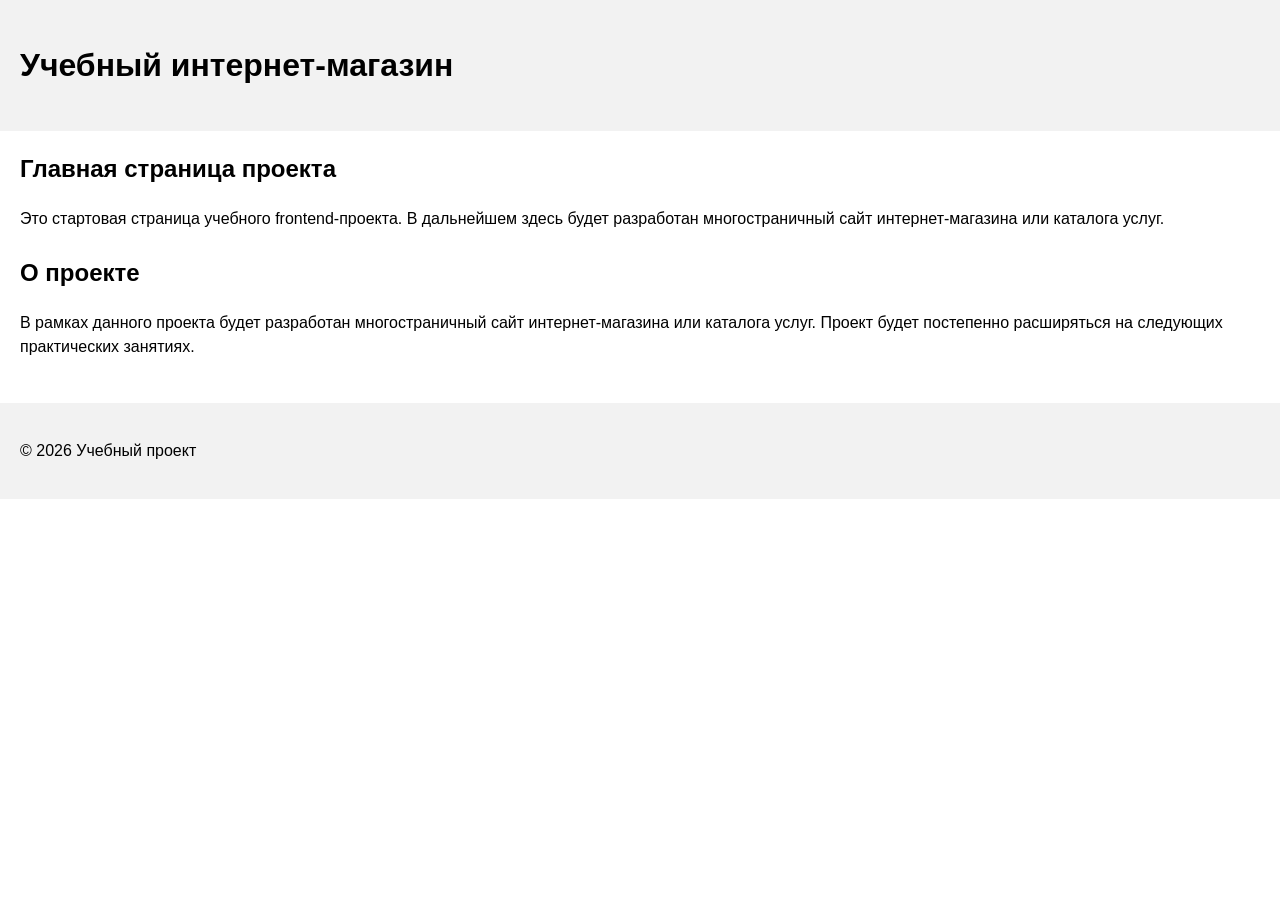
==== index.html @ b21f3040 "feat: add project description section" ====
<!DOCTYPE html>
<html lang="ru">
<head>
  <meta charset="UTF-8">
  <meta name="viewport" content="width=device-width, initial-scale=1.0">
  <title>Каталог товаров</title>
  <link rel="stylesheet" href="css/style.css">
</head>
<body>
  <header>
    <h1>Учебный интернет-магазин</h1>
  </header>

  <main>
    <section>
      <h2>Главная страница проекта</h2>
      <p>
        Это стартовая страница учебного frontend-проекта.
        В дальнейшем здесь будет разработан многостраничный сайт
        интернет-магазина или каталога услуг.
      </p>
    </section>
    <section>
        <h2>О проекте</h2>
        <p>
            В рамках данного проекта будет разработан многостраничный сайт
            интернет-магазина или каталога услуг. Проект будет постепенно
            расширяться на следующих практических занятиях.
        </p>
    </section>

  </main>

  <footer>
    <p>&copy; 2026 Учебный проект</p>
  </footer>
</body>
</html>
---- css/style.css ----
body {
  margin: 0;
  font-family: Arial, sans-serif;
  line-height: 1.5;
}

header,
main,
footer {
  padding: 20px;
}

header {
  background-color: #f2f2f2;
}

footer {
  background-color: #f2f2f2;
}

section {
  margin-bottom: 24px;
}

section h2 {
  margin-top: 0;
}
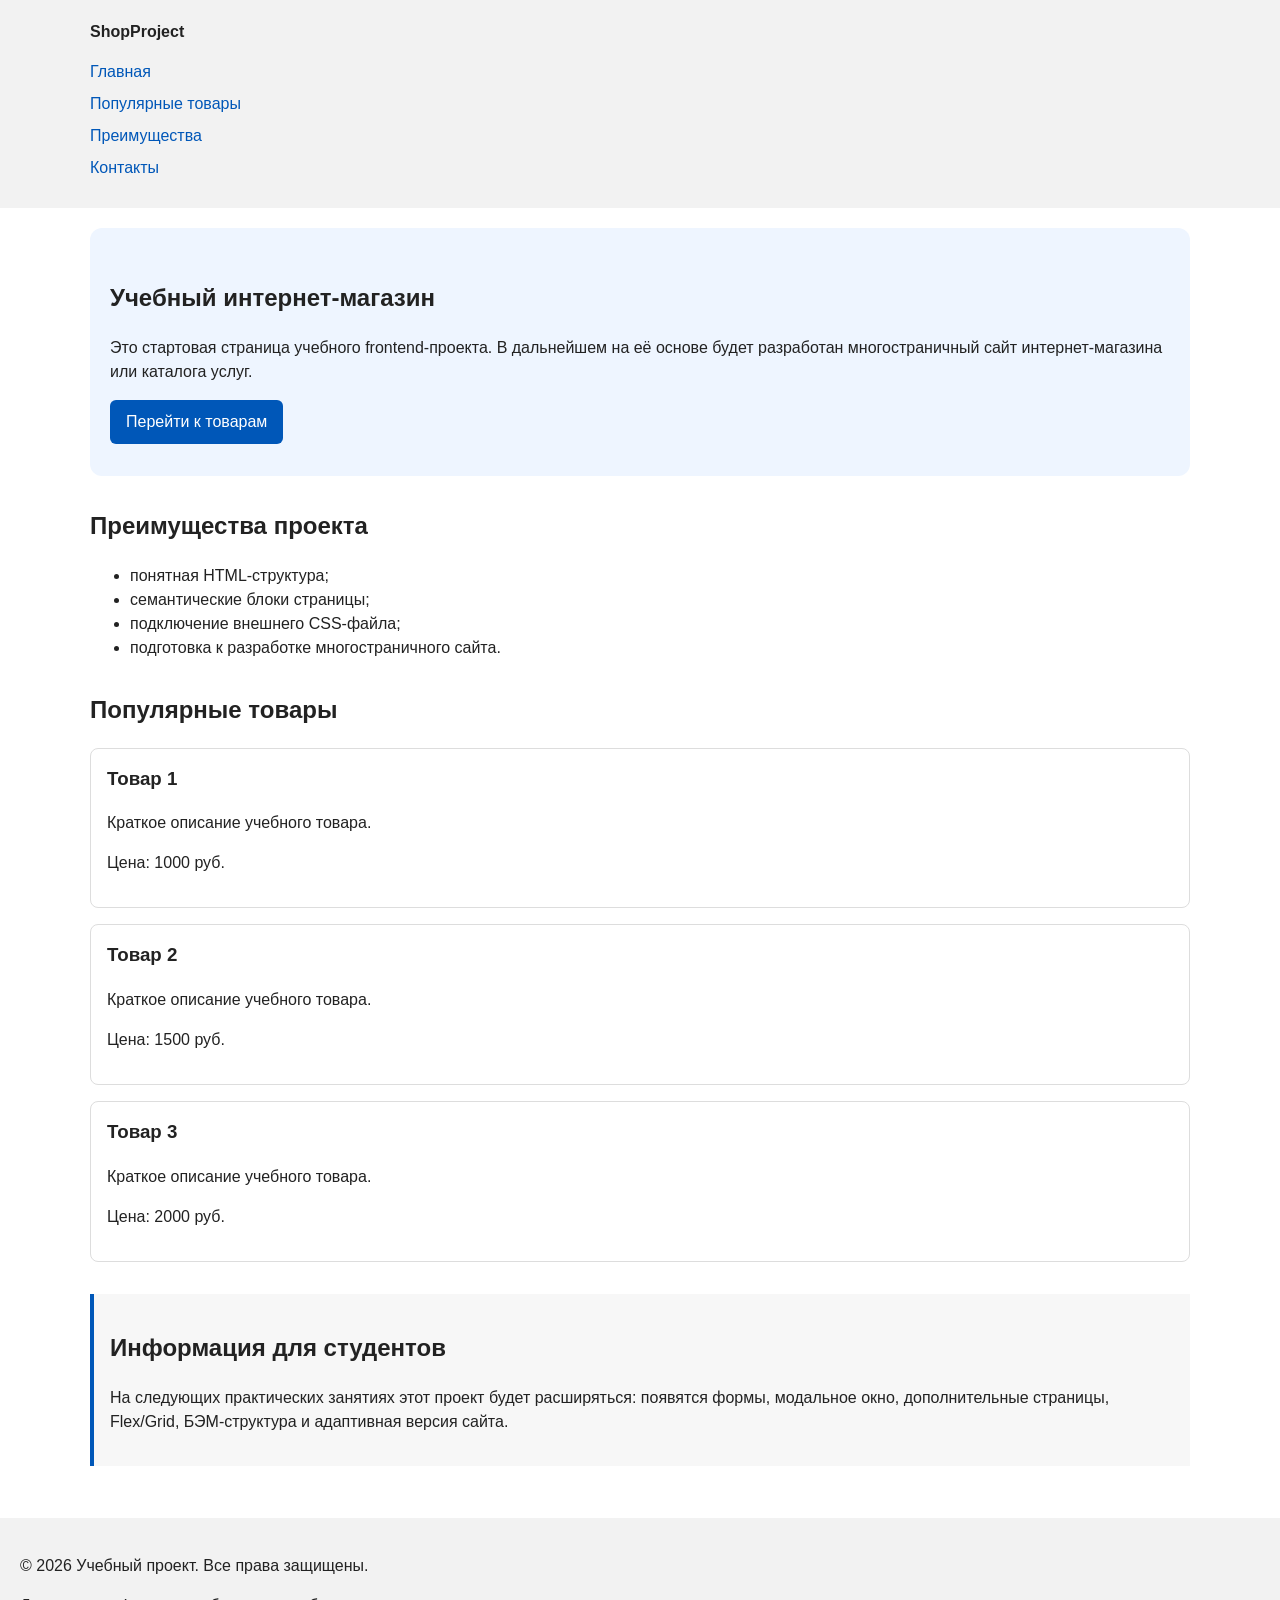
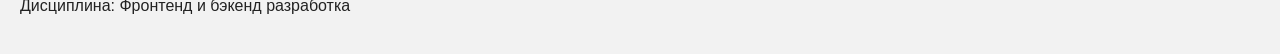
==== commit 30e6c8e7: "feat: add semantic HTML structure and base CSS styles" ====
--- a/index.html
+++ b/index.html
@@ -8,31 +8,78 @@
 </head>
 <body>
   <header>
-    <h1>Учебный интернет-магазин</h1>
-  </header>
+  <div class="site-header">
+    <a class="site-logo" href="index.html">ShopProject</a>
 
-  <main>
-    <section>
-      <h2>Главная страница проекта</h2>
-      <p>
-        Это стартовая страница учебного frontend-проекта.
-        В дальнейшем здесь будет разработан многостраничный сайт
-        интернет-магазина или каталога услуг.
-      </p>
-    </section>
-    <section>
-        <h2>О проекте</h2>
-        <p>
-            В рамках данного проекта будет разработан многостраничный сайт
-            интернет-магазина или каталога услуг. Проект будет постепенно
-            расширяться на следующих практических занятиях.
-        </p>
-    </section>
+    <nav class="site-nav" aria-label="Основная навигация">
+      <ul class="site-nav__list">
+        <li><a href="index.html">Главная</a></li>
+        <li><a href="#popular">Популярные товары</a></li>
+        <li><a href="#advantages">Преимущества</a></li>
+        <li><a href="#contacts">Контакты</a></li>
+      </ul>
+    </nav>
+  </div>
+</header>
 
-  </main>
+<main>
+  <section class="hero">
+  <h1>Учебный интернет-магазин</h1>
+  <p>
+    Это стартовая страница учебного frontend-проекта.
+    В дальнейшем на её основе будет разработан многостраничный сайт
+    интернет-магазина или каталога услуг.
+  </p>
+  <a class="button" href="#popular">Перейти к товарам</a>
+  </section>
+  <section class="section" id="advantages">
+  <h2>Преимущества проекта</h2>
 
-  <footer>
-    <p>&copy; 2026 Учебный проект</p>
-  </footer>
+  <ul class="advantages-list">
+    <li>понятная HTML-структура;</li>
+    <li>семантические блоки страницы;</li>
+    <li>подключение внешнего CSS-файла;</li>
+    <li>подготовка к разработке многостраничного сайта.</li>
+  </ul>
+</section>
+
+<section class="section" id="popular">
+  <h2>Популярные товары</h2>
+
+  <article class="product-card">
+    <h3>Товар 1</h3>
+    <p>Краткое описание учебного товара.</p>
+    <p>Цена: 1000 руб.</p>
+  </article>
+
+  <article class="product-card">
+    <h3>Товар 2</h3>
+    <p>Краткое описание учебного товара.</p>
+    <p>Цена: 1500 руб.</p>
+  </article>
+
+  <article class="product-card">
+    <h3>Товар 3</h3>
+    <p>Краткое описание учебного товара.</p>
+    <p>Цена: 2000 руб.</p>
+  </article>
+</section>
+
+<aside class="aside-info">
+  <h2>Информация для студентов</h2>
+  <p>
+    На следующих практических занятиях этот проект будет расширяться:
+    появятся формы, модальное окно, дополнительные страницы, Flex/Grid,
+    БЭМ-структура и адаптивная версия сайта.
+  </p>
+</aside>
+</main>
+
+<footer id="contacts">
+  <p>&copy; 2026 Учебный проект. Все права защищены.</p>
+  <p>Дисциплина: Фронтенд и бэкенд разработка</p>
+</footer>
+
+
 </body>
 </html>
--- a/css/style.css
+++ b/css/style.css
@@ -1,27 +1,168 @@
+/* 
+  Универсальное правило для всех элементов.
+  border-box делает расчёт размеров более понятным:
+  width включает content, padding и border.
+*/
+* {
+  box-sizing: border-box;
+}
+
+/*
+  Убираем стандартный внешний отступ браузера у body.
+  Без этого вокруг страницы может появиться белая рамка.
+*/
+
 body {
   margin: 0;
   font-family: Arial, sans-serif;
   line-height: 1.5;
+  color: #222222;
+  background-color: #ffffff;
 }
-
+/*
+  Задаём внутренние отступы для основных областей страницы.
+  Это делает содержимое визуально отделённым от краёв окна браузера.
+*/
 header,
 main,
 footer {
   padding: 20px;
 }
 
+/*
+  Оформляем шапку страницы.
+  Пока используется простой светло-серый фон.
+*/
 header {
   background-color: #f2f2f2;
 }
 
+/*
+  Оформляем подвал страницы тем же фоном,
+  чтобы визуально отделить его от основного содержимого.
+*/
 footer {
   background-color: #f2f2f2;
 }
-
-section {
-  margin-bottom: 24px;
+/*
+  Ограничиваем ширину содержимого шапки,
+  чтобы оно не растягивалось слишком сильно на широких экранах.
+*/
+.site-header {
+  max-width: 1100px;
+  margin: 0 auto;
 }
 
-section h2 {
+/*
+  Оформляем текстовый логотип.
+*/
+.site-logo {
+  font-weight: bold;
+  text-decoration: none;
+  color: #222222;
+}
+
+/*
+  Убираем стандартные отступы и маркеры списка навигации.
+*/
+.site-nav__list {
+  padding: 0;
+  margin: 16px 0 0;
+  list-style: none;
+}
+
+/*
+  Добавляем расстояние между пунктами меню.
+*/
+.site-nav__list li {
+  margin-bottom: 8px;
+}
+
+/*
+  Оформляем ссылки меню.
+*/
+.site-nav__list a {
+  color: #0057b8;
+  text-decoration: none;
+}
+
+/*
+  При наведении мыши подчёркиваем ссылку.
+  Подробно состояния интерфейса будут рассмотрены в практической работе 1.7.
+*/
+.site-nav__list a:hover {
+  text-decoration: underline;
+}
+/*
+  Hero-блок — первый крупный блок страницы.
+  Он визуально отделяется от остальных разделов фоном и отступами.
+*/
+.hero {
+  max-width: 1100px;
+  margin: 0 auto 32px;
+  padding: 32px 20px;
+  background-color: #eef5ff;
+  border-radius: 12px;
+}
+
+/*
+  Общий класс для разделов страницы.
+*/
+.section {
+  max-width: 1100px;
+  margin: 0 auto 32px;
+}
+
+/*
+  Убираем лишний верхний отступ у заголовков разделов.
+*/
+.section h2 {
   margin-top: 0;
 }
+/*
+  Карточка товара — самостоятельный блок.
+  На следующих занятиях карточки будут доработаны и выстроены в сетку.
+*/
+.product-card {
+  margin-bottom: 16px;
+  padding: 16px;
+  border: 1px solid #dddddd;
+  border-radius: 8px;
+  background-color: #ffffff;
+}
+
+/*
+  Убираем лишний верхний отступ у заголовка карточки.
+*/
+.product-card h3 {
+  margin-top: 0;
+}
+/*
+  Пока это обычная ссылка, но визуально она оформляется как кнопка.
+*/
+.button {
+  display: inline-block;
+  padding: 10px 16px;
+  color: #ffffff;
+  background-color: #0057b8;
+  text-decoration: none;
+  border-radius: 6px;
+}
+
+/*
+  Простое состояние наведения для кнопки.
+*/
+.button:hover {
+  background-color: #003f86;
+}
+
+/*
+  Дополнительный информационный блок.
+*/
+.aside-info {
+  max-width: 1100px;
+  margin: 0 auto 32px;
+  padding: 16px;
+  border-left: 4px solid #0057b8;
+  background-color: #f7f7f7;
+}
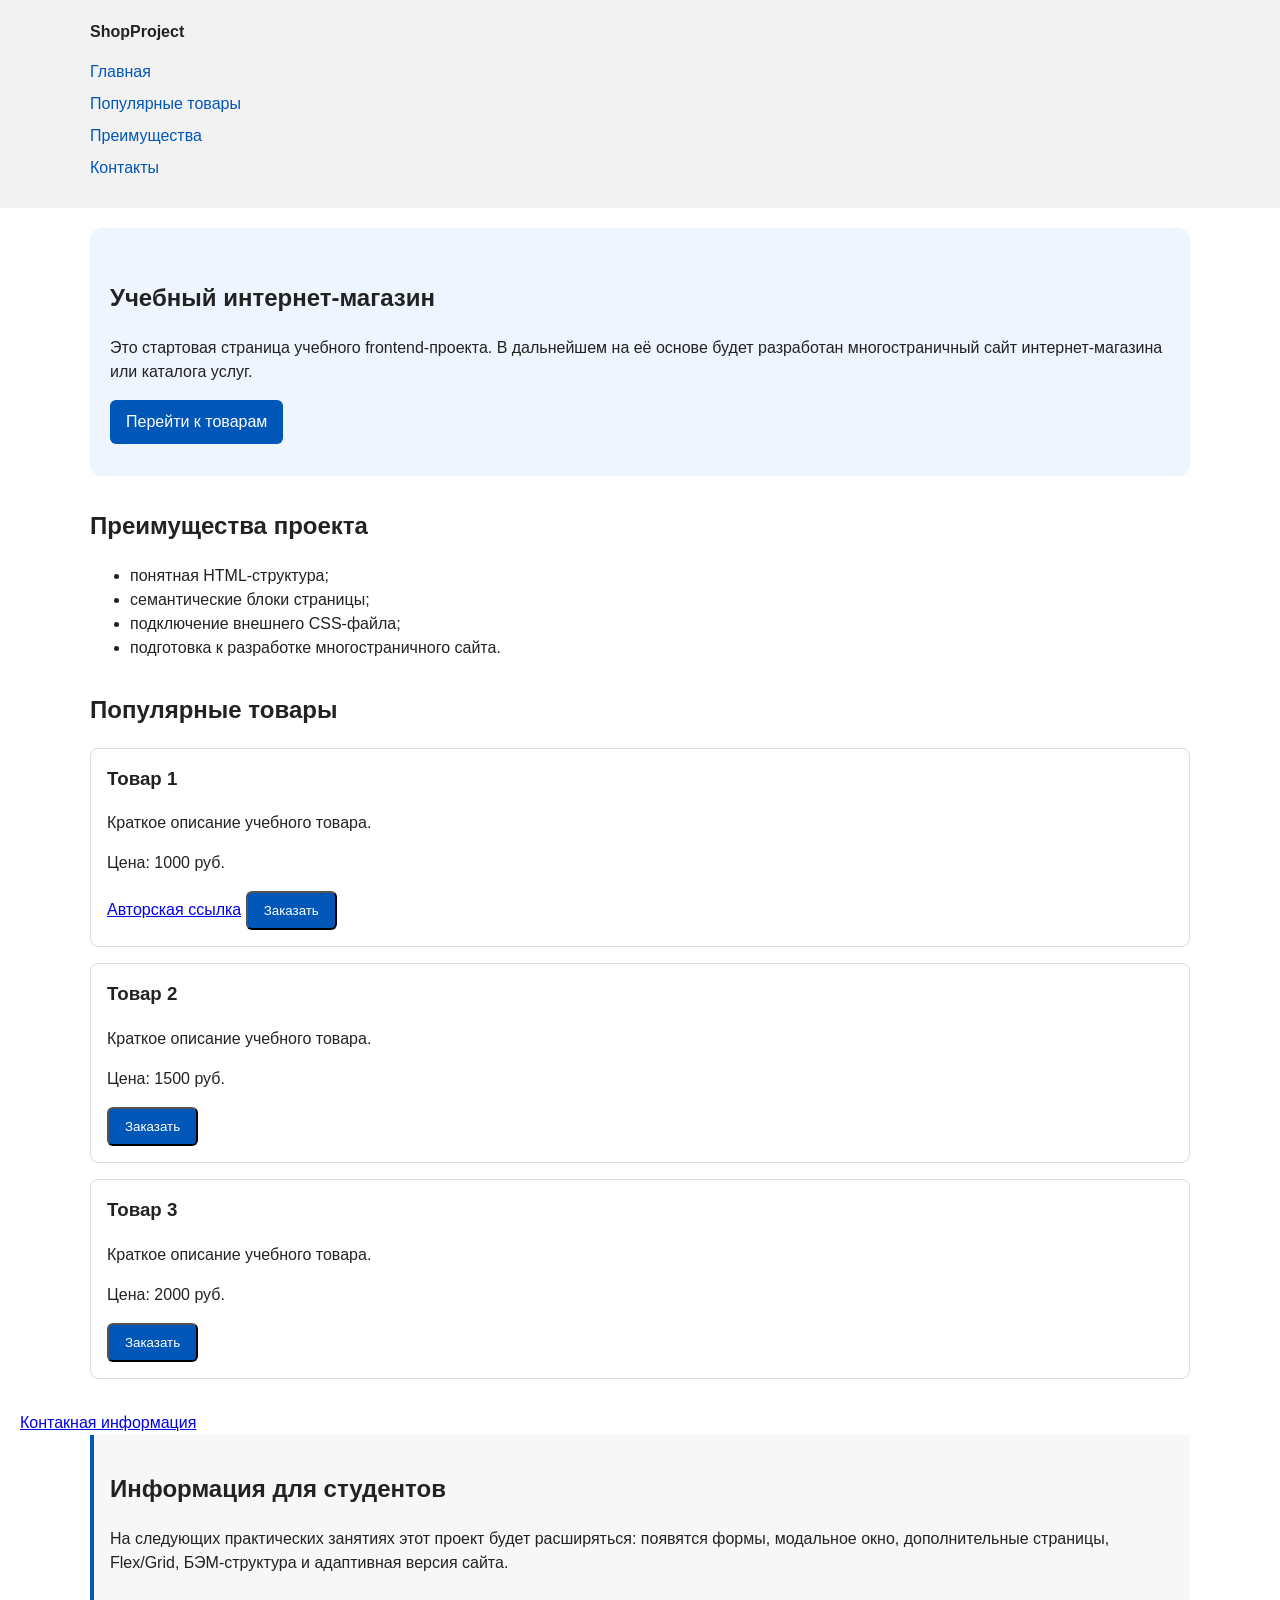
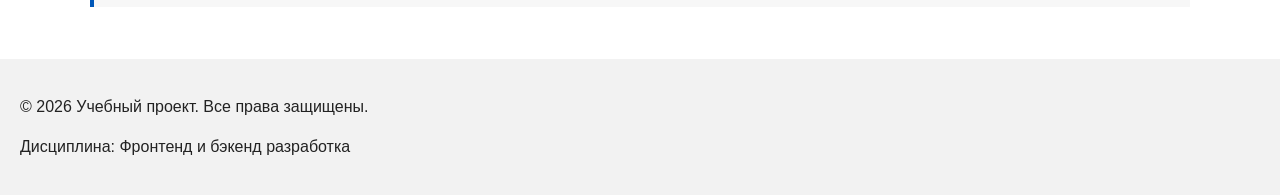
==== commit 6934c4c5: "feat: add order form modal and validation" ====
--- a/index.html
+++ b/index.html
@@ -3,83 +3,194 @@
 <head>
   <meta charset="UTF-8">
   <meta name="viewport" content="width=device-width, initial-scale=1.0">
-  <title>Каталог товаров</title>
+  <title>Учебный интернет-магазин</title>
   <link rel="stylesheet" href="css/style.css">
+  <script src="js/main.js" defer></script>
 </head>
 <body>
   <header>
-  <div class="site-header">
-    <a class="site-logo" href="index.html">ShopProject</a>
+    <div class="site-header">
+      <a class="site-logo" href="index.html">ShopProject</a>
 
-    <nav class="site-nav" aria-label="Основная навигация">
-      <ul class="site-nav__list">
-        <li><a href="index.html">Главная</a></li>
-        <li><a href="#popular">Популярные товары</a></li>
-        <li><a href="#advantages">Преимущества</a></li>
-        <li><a href="#contacts">Контакты</a></li>
+      <nav class="site-nav" aria-label="Основная навигация">
+        <ul class="site-nav__list">
+          <li><a href="index.html">Главная</a></li>
+          <li><a href="#popular">Популярные товары</a></li>
+          <li><a href="#advantages">Преимущества</a></li>
+          <li><a href="#contacts">Контакты</a></li>
+        </ul>
+      </nav>
+    </div>
+  </header>
+
+  <main>
+    <section class="hero">
+    <h1>Учебный интернет-магазин</h1>
+      <p>
+        Это стартовая страница учебного frontend-проекта.
+        В дальнейшем на её основе будет разработан многостраничный сайт
+        интернет-магазина или каталога услуг.
+      </p>
+      <a class="button" href="#popular">Перейти к товарам</a>
+    </section>
+
+    <section class="section" id="advantages">
+    <h2>Преимущества проекта</h2>
+
+    <ul class="advantages-list">
+        <li>понятная HTML-структура;</li>
+        <li>семантические блоки страницы;</li>
+        <li>подключение внешнего CSS-файла;</li>
+        <li>подготовка к разработке многостраничного сайта.</li>
       </ul>
-    </nav>
-  </div>
-</header>
+    </section>
 
-<main>
-  <section class="hero">
-  <h1>Учебный интернет-магазин</h1>
-  <p>
-    Это стартовая страница учебного frontend-проекта.
-    В дальнейшем на её основе будет разработан многостраничный сайт
-    интернет-магазина или каталога услуг.
-  </p>
-  <a class="button" href="#popular">Перейти к товарам</a>
-  </section>
-  <section class="section" id="advantages">
-  <h2>Преимущества проекта</h2>
+    <section class="section" id="popular">
+      <h2>Популярные товары</h2>
 
-  <ul class="advantages-list">
-    <li>понятная HTML-структура;</li>
-    <li>семантические блоки страницы;</li>
-    <li>подключение внешнего CSS-файла;</li>
-    <li>подготовка к разработке многостраничного сайта.</li>
-  </ul>
-</section>
+      <article class="product-card">
+        <h3>Товар 1</h3>
+        <p>Краткое описание учебного товара.</p>
+        <p>Цена: 1000 руб.</p>
+        <a href="produckts.html">Авторская ссылка</a>
+        <button class="button product-card__button" type="button" data-product="Товар 1">
+          Заказать
+        </button>
+      </article>
 
-<section class="section" id="popular">
-  <h2>Популярные товары</h2>
+      <article class="product-card">
+        <h3>Товар 2</h3>
+        <p>Краткое описание учебного товара.</p>
+        <p>Цена: 1500 руб.</p>
+        <button class="button product-card__button" type="button" data-product="Товар 1">
+          Заказать
+        </button>
+      </article>
 
-  <article class="product-card">
-    <h3>Товар 1</h3>
-    <p>Краткое описание учебного товара.</p>
-    <p>Цена: 1000 руб.</p>
-  </article>
+      <article class="product-card">
+        <h3>Товар 3</h3>
+        <p>Краткое описание учебного товара.</p>
+        <p>Цена: 2000 руб.</p>
+        <button class="button product-card__button" type="button" data-product="Товар 1">
+          Заказать
+        </button>
+      </article>
+    </section>
 
-  <article class="product-card">
-    <h3>Товар 2</h3>
-    <p>Краткое описание учебного товара.</p>
-    <p>Цена: 1500 руб.</p>
-  </article>
+    <a href="contact.html">Контакная информация</a>
+    <aside class="aside-info">
+      <h2>Информация для студентов</h2>
+      <p>
+        На следующих практических занятиях этот проект будет расширяться:
+        появятся формы, модальное окно, дополнительные страницы, Flex/Grid,
+        БЭМ-структура и адаптивная версия сайта.
+      </p>
+    </aside>
+  </main>
 
-  <article class="product-card">
-    <h3>Товар 3</h3>
-    <p>Краткое описание учебного товара.</p>
-    <p>Цена: 2000 руб.</p>
-  </article>
-</section>
 
-<aside class="aside-info">
-  <h2>Информация для студентов</h2>
-  <p>
-    На следующих практических занятиях этот проект будет расширяться:
-    появятся формы, модальное окно, дополнительные страницы, Flex/Grid,
-    БЭМ-структура и адаптивная версия сайта.
-  </p>
-</aside>
-</main>
 
-<footer id="contacts">
-  <p>&copy; 2026 Учебный проект. Все права защищены.</p>
+  <footer id="contacts">
+    <p>&copy; 2026 Учебный проект. Все права защищены.</p>
   <p>Дисциплина: Фронтенд и бэкенд разработка</p>
 </footer>
 
 
+<dialog class="order-dialog" id="order-dialog" aria-labelledby="order-dialog-title">
+  <h2 id="order-dialog-title">Оформление заявки</h2>
+
+  <form class="order-form" id="order-form" action="#" method="post" novalidate>
+    <input id="selected-product" name="selected-product" type="hidden">
+
+    <div class="form-field">
+      <label for="order-name">Имя</label>
+      <input
+        id="order-name"
+        name="name"
+        type="text"
+        placeholder="Введите ваше имя"
+        minlength="2"
+        autocomplete="given-name"
+        required
+      >
+    </div>
+
+    <div class="form-field">
+      <label for="order-email">E-mail</label>
+      <input
+        id="order-email"
+        name="email"
+        type="email"
+        placeholder="example@mail.ru"
+        autocomplete="email"
+        required
+      >
+    </div>
+
+    <div class="form-field">
+      <label for="order-phone">Телефон</label>
+      <input
+        id="order-phone"
+        name="phone"
+        type="tel"
+        inputmode="tel"
+        placeholder="+7 (900) 000-00-00"
+        pattern="^\+7 \(\d{3}\) \d{3}-\d{2}-\d{2}$"
+        required
+      >
+      <small>Формат: +7 (900) 000-00-00</small>
+    </div>
+
+    <div class="form-field">
+      <label for="order-date">Дата связи</label>
+      <input
+        id="order-date"
+        name="date"
+        type="date"
+      >
+    </div>
+
+    <div class="form-field">
+      <label for="order-topic">Тема заявки</label>
+      <select id="order-topic" name="topic" required>
+        <option value="">Выберите тему</option>
+        <option value="product">Заказ товара</option>
+        <option value="consultation">Консультация</option>
+        <option value="delivery">Доставка</option>
+      </select>
+    </div>
+
+    <div class="form-field">
+      <label for="order-comment">Комментарий</label>
+      <textarea
+        id="order-comment"
+        name="comment"
+        rows="4"
+        placeholder="Укажите дополнительную информацию"
+      ></textarea>
+    </div>
+
+    <div class="form-field form-field--checkbox">
+      <label>
+        <input
+          id="order-agreement"
+          name="agreement"
+          type="checkbox"
+          required
+        >
+        Я согласен на обработку данных
+      </label>
+    </div>
+
+    <div class="form-actions">
+      <button type="button" id="close-order-dialog">Закрыть</button>
+      <button type="submit">Отправить заявку</button>
+    </div>
+  </form>
+</dialog>
+
+<p class="success-message" id="success-message" hidden>
+  Форма успешно отправлена
+</p>
 </body>
 </html>
--- a/css/style.css
+++ b/css/style.css
@@ -11,7 +11,6 @@
   Убираем стандартный внешний отступ браузера у body.
   Без этого вокруг страницы может появиться белая рамка.
 */
-
 body {
   margin: 0;
   font-family: Arial, sans-serif;
@@ -19,6 +18,7 @@
   color: #222222;
   background-color: #ffffff;
 }
+
 /*
   Задаём внутренние отступы для основных областей страницы.
   Это делает содержимое визуально отделённым от краёв окна браузера.
@@ -44,6 +44,7 @@
 footer {
   background-color: #f2f2f2;
 }
+
 /*
   Ограничиваем ширину содержимого шапки,
   чтобы оно не растягивалось слишком сильно на широких экранах.
@@ -93,6 +94,7 @@
 .site-nav__list a:hover {
   text-decoration: underline;
 }
+
 /*
   Hero-блок — первый крупный блок страницы.
   Он визуально отделяется от остальных разделов фоном и отступами.
@@ -119,6 +121,7 @@
 .section h2 {
   margin-top: 0;
 }
+
 /*
   Карточка товара — самостоятельный блок.
   На следующих занятиях карточки будут доработаны и выстроены в сетку.
@@ -137,6 +140,7 @@
 .product-card h3 {
   margin-top: 0;
 }
+
 /*
   Пока это обычная ссылка, но визуально она оформляется как кнопка.
 */
@@ -166,3 +170,110 @@
   border-left: 4px solid #0057b8;
   background-color: #f7f7f7;
 }
+
+
+.content inf{
+  flex: 1;
+}
+
+/*
+  Модальное окно.
+  Элемент dialog сам умеет открываться поверх страницы.
+*/
+.order-dialog {
+  width: min(100% - 32px, 560px);
+  padding: 24px;
+  border: none;
+  border-radius: 12px;
+}
+
+/*
+  Затемнение фона за модальным окном.
+*/
+.order-dialog::backdrop {
+  background-color: rgba(0, 0, 0, 0.5);
+}
+
+/*
+  Поле формы.
+  Каждый блок получает нижний отступ.
+*/
+.form-field {
+  margin-bottom: 16px;
+}
+
+/*
+  Подпись поля.
+*/
+.form-field label {
+  display: block;
+  margin-bottom: 6px;
+}
+
+/*
+  Основные поля формы.
+*/
+.form-field input,
+.form-field select,
+.form-field textarea {
+  width: 100%;
+  padding: 10px 12px;
+  border: 1px solid #cccccc;
+  border-radius: 6px;
+  font: inherit;
+}
+
+/*
+  Checkbox не должен занимать всю ширину.
+*/
+.form-field input[type="checkbox"] {
+  width: auto;
+}
+
+/*
+  Подсказка под полем телефона.
+*/
+.form-field small {
+  display: block;
+  margin-top: 4px;
+  color: #666666;
+}
+
+/*
+  Видимый фокус для клавиатурной навигации.
+*/
+.form-field input:focus-visible,
+.form-field select:focus-visible,
+.form-field textarea:focus-visible,
+.form-actions button:focus-visible {
+  outline: 2px solid #0057b8;
+  outline-offset: 2px;
+}
+
+/*
+  Подсветка ошибочных полей.
+  Атрибут aria-invalid будет добавляться через JavaScript.
+*/
+[aria-invalid="true"] {
+  border-color: #b00020;
+}
+
+/*
+  Кнопки формы.
+*/
+.form-actions {
+  display: flex;
+  gap: 12px;
+  margin-top: 20px;
+}
+
+/*
+  Сообщение об успешной отправке.
+*/
+.success-message {
+  max-width: 1100px;
+  margin: 24px auto;
+  padding: 16px;
+  border-left: 4px solid #168a2f;
+  background-color: #eefaf0;
+}
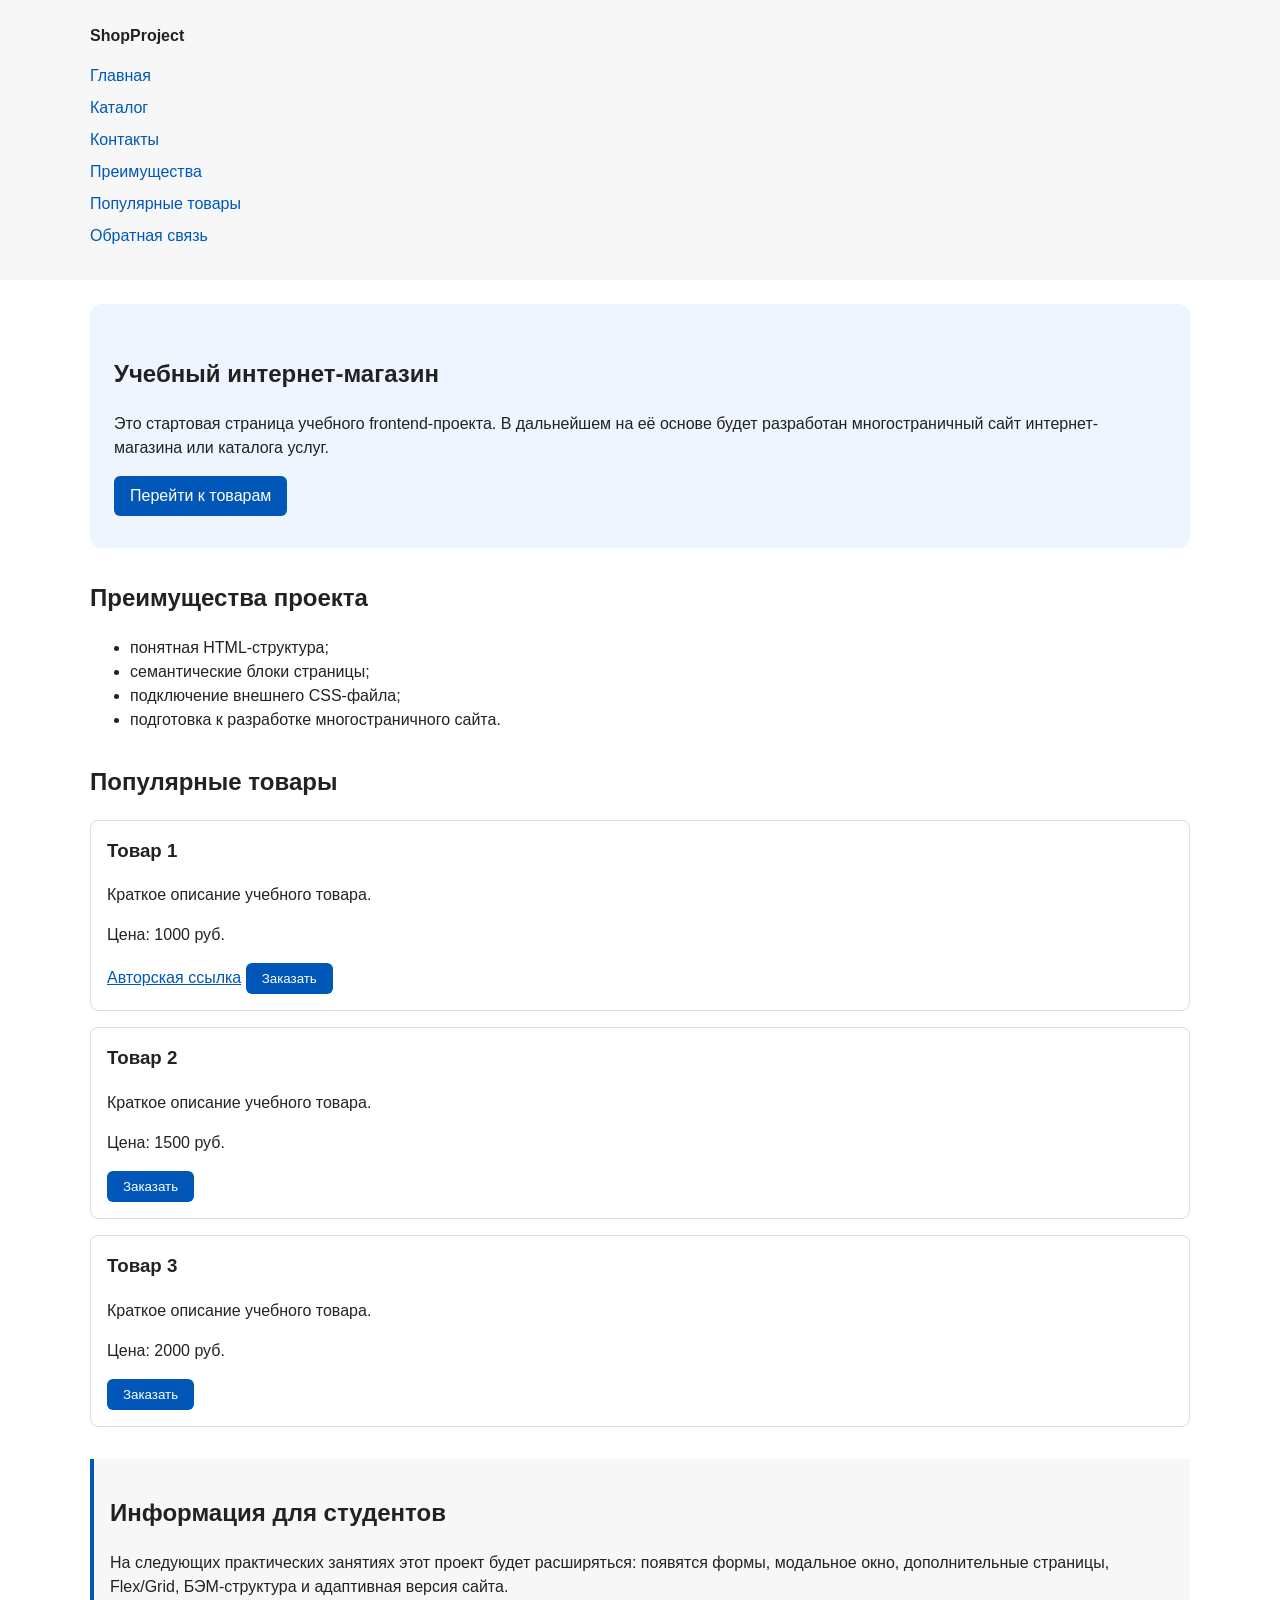
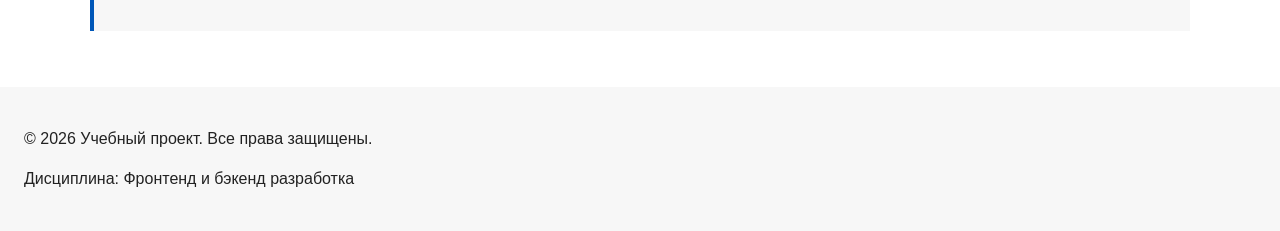
==== commit 6ad38d98: "feat: add multi-page structure navigation and anchors" ====
--- a/index.html
+++ b/index.html
@@ -6,6 +6,10 @@
   <title>Учебный интернет-магазин</title>
   <link rel="stylesheet" href="css/style.css">
   <script src="js/main.js" defer></script>
+  <meta property="og:type" content="website">
+  <meta property="og:title" content="Учебный интернет-магазин">
+  <meta property="og:description" content="Учебный frontend-проект интернет-магазина.">
+  <meta property="og:image" content="https://username.github.io/kr1-html-css-shop/images/preview.jpg">
 </head>
 <body>
   <header>
@@ -15,11 +19,14 @@
       <nav class="site-nav" aria-label="Основная навигация">
         <ul class="site-nav__list">
           <li><a href="index.html">Главная</a></li>
-          <li><a href="#popular">Популярные товары</a></li>
-          <li><a href="#advantages">Преимущества</a></li>
-          <li><a href="#contacts">Контакты</a></li>
+          <li><a href="catalog.html">Каталог</a></li>
+          <li><a href="contacts.html">Контакты</a></li>
+          <li><a href="index.html#advantages">Преимущества</a></li>
+          <li><a href="index.html#popular">Популярные товары</a></li>
+          <li><a href="index.html#contacts">Обратная связь</a></li>
         </ul>
       </nav>
+
     </div>
   </header>
 
@@ -77,7 +84,7 @@
       </article>
     </section>
 
-    <a href="contact.html">Контакная информация</a>
+  
     <aside class="aside-info">
       <h2>Информация для студентов</h2>
       <p>
--- a/css/style.css
+++ b/css/style.css
@@ -1,49 +1,88 @@
-/* 
-  Универсальное правило для всех элементов.
-  border-box делает расчёт размеров более понятным:
-  width включает content, padding и border.
-*/
+/* ===============================
+   1. Переменные проекта
+   =============================== */
+
+:root {
+  /* Основные цвета проекта */
+  --color-bg: #ffffff;
+  --color-text: #222222;
+  --color-muted: #666666;
+  --color-primary: #0057b8;
+  --color-primary-dark: #003f86;
+  --color-border: #dddddd;
+  --color-surface: #f7f7f7;
+  --color-surface-accent: #eef5ff;
+  --color-danger: #b00020;
+  --color-success: #168a2f;
+  --color-success-bg: #eefaf0;
+  --color-white: #ffffff;
+
+  /* Отступы */
+  --space-xs: 4px;
+  --space-sm: 8px;
+  --space-md: 16px;
+  --space-lg: 24px;
+  --space-xl: 32px;
+
+  /* Скругления */
+  --radius-sm: 6px;
+  --radius-md: 8px;
+  --radius-lg: 12px;
+
+  /* Размеры */
+  --container-width: 1100px;
+}
+
+
+/* ===============================
+   2. Базовые стили
+   =============================== */
+
 * {
   box-sizing: border-box;
 }
 
-/*
-  Убираем стандартный внешний отступ браузера у body.
-  Без этого вокруг страницы может появиться белая рамка.
-*/
 body {
   margin: 0;
   font-family: Arial, sans-serif;
   line-height: 1.5;
-  color: #222222;
-  background-color: #ffffff;
-}
-
-/*
-  Задаём внутренние отступы для основных областей страницы.
-  Это делает содержимое визуально отделённым от краёв окна браузера.
-*/
+  color: var(--color-text);
+  background-color: var(--color-bg);
+}
+
+
 header,
 main,
 footer {
-  padding: 20px;
-}
-
-/*
-  Оформляем шапку страницы.
-  Пока используется простой светло-серый фон.
-*/
+  padding: var(--space-lg);
+}
+
+
 header {
-  background-color: #f2f2f2;
-}
-
-/*
-  Оформляем подвал страницы тем же фоном,
-  чтобы визуально отделить его от основного содержимого.
-*/
+  background-color: var(--color-surface);
+}
+
 footer {
-  background-color: #f2f2f2;
-}
+  background-color: var(--color-surface);
+}
+
+/* ===============================
+   3. Общие элементы интерфейса
+   =============================== */
+
+a {
+  color: var(--color-primary);
+}
+
+a:hover {
+  color: var(--color-primary-dark);
+}
+
+a:focus-visible {
+  outline: 2px solid var(--color-primary);
+  outline-offset: 3px;
+}
+
 
 /*
   Ограничиваем ширину содержимого шапки,
@@ -95,168 +134,173 @@
   text-decoration: underline;
 }
 
-/*
-  Hero-блок — первый крупный блок страницы.
-  Он визуально отделяется от остальных разделов фоном и отступами.
-*/
+/* ===============================
+   4. Компоненты страницы
+   =============================== */
+
 .hero {
-  max-width: 1100px;
-  margin: 0 auto 32px;
-  padding: 32px 20px;
-  background-color: #eef5ff;
-  border-radius: 12px;
-}
-
-/*
-  Общий класс для разделов страницы.
-*/
+  max-width: var(--container-width);
+  margin: 0 auto var(--space-xl);
+  padding: var(--space-xl) var(--space-lg);
+  background-color: var(--color-surface-accent);
+  border-radius: var(--radius-lg);
+}
+
 .section {
-  max-width: 1100px;
-  margin: 0 auto 32px;
-}
-
-/*
-  Убираем лишний верхний отступ у заголовков разделов.
-*/
+  max-width: var(--container-width);
+  margin: 0 auto var(--space-xl);
+}
+
 .section h2 {
   margin-top: 0;
 }
 
-/*
-  Карточка товара — самостоятельный блок.
-  На следующих занятиях карточки будут доработаны и выстроены в сетку.
-*/
+
 .product-card {
-  margin-bottom: 16px;
-  padding: 16px;
-  border: 1px solid #dddddd;
-  border-radius: 8px;
-  background-color: #ffffff;
-}
-
-/*
-  Убираем лишний верхний отступ у заголовка карточки.
-*/
+  margin-bottom: var(--space-md);
+  padding: var(--space-md);
+  border: 1px solid var(--color-border);
+  border-radius: var(--radius-md);
+  background-color: var(--color-bg);
+}
+
+.product-card:hover {
+  border-color: var(--color-primary);
+}
+
 .product-card h3 {
   margin-top: 0;
 }
 
-/*
-  Пока это обычная ссылка, но визуально она оформляется как кнопка.
-*/
+.breadcrumbs {
+  max-width: var(--container-width);
+  margin: 0 auto var(--space-md);
+  font-size: 14px;
+  color: var(--color-muted);
+}
+
+.breadcrumbs a {
+  color: var(--color-primary);
+}
+
+.breadcrumbs span::before {
+  content: " / ";
+  color: var(--color-muted);
+}
+
+html {
+  scroll-behavior: smooth;
+}
+
+:target {
+  outline: 2px dashed var(--color-primary);
+  outline-offset: 4px;
+}
+
+
 .button {
   display: inline-block;
-  padding: 10px 16px;
-  color: #ffffff;
-  background-color: #0057b8;
+  padding: var(--space-sm) var(--space-md);
+  color: var(--color-white);
+  background-color: var(--color-primary);
   text-decoration: none;
-  border-radius: 6px;
-}
-
-/*
-  Простое состояние наведения для кнопки.
-*/
+  border: none;
+  border-radius: var(--radius-sm);
+  cursor: pointer;
+}
+
 .button:hover {
-  background-color: #003f86;
-}
-
-/*
-  Дополнительный информационный блок.
-*/
+  background-color: var(--color-primary-dark);
+}
+
+.button:focus-visible {
+  outline: 2px solid var(--color-primary);
+  outline-offset: 3px;
+}
+
+.button:disabled {
+  opacity: 0.6;
+  cursor: not-allowed;
+}
+
+
 .aside-info {
-  max-width: 1100px;
-  margin: 0 auto 32px;
-  padding: 16px;
-  border-left: 4px solid #0057b8;
-  background-color: #f7f7f7;
-}
+  max-width: var(--container-width);
+  margin: 0 auto var(--space-xl);
+  padding: var(--space-md);
+  border-left: 4px solid var(--color-primary);
+  background-color: var(--color-surface);
+}
+
 
 
 .content inf{
   flex: 1;
 }
 
-/*
-  Модальное окно.
-  Элемент dialog сам умеет открываться поверх страницы.
-*/
+/* ===============================
+   5. Форма и модальное окно
+   =============================== */
+
 .order-dialog {
   width: min(100% - 32px, 560px);
-  padding: 24px;
+  padding: var(--space-lg);
   border: none;
-  border-radius: 12px;
-}
-
-/*
-  Затемнение фона за модальным окном.
-*/
+  border-radius: var(--radius-lg);
+}
+
 .order-dialog::backdrop {
   background-color: rgba(0, 0, 0, 0.5);
 }
 
-/*
-  Поле формы.
-  Каждый блок получает нижний отступ.
-*/
 .form-field {
-  margin-bottom: 16px;
-}
-
-/*
-  Подпись поля.
-*/
+  margin-bottom: var(--space-md);
+}
+
 .form-field label {
   display: block;
-  margin-bottom: 6px;
-}
-
-/*
-  Основные поля формы.
-*/
+  margin-bottom: var(--space-xs);
+}
+
 .form-field input,
 .form-field select,
 .form-field textarea {
   width: 100%;
   padding: 10px 12px;
-  border: 1px solid #cccccc;
-  border-radius: 6px;
+  border: 1px solid var(--color-border);
+  border-radius: var(--radius-sm);
   font: inherit;
 }
 
-/*
-  Checkbox не должен занимать всю ширину.
-*/
 .form-field input[type="checkbox"] {
   width: auto;
 }
 
-/*
-  Подсказка под полем телефона.
-*/
 .form-field small {
   display: block;
-  margin-top: 4px;
-  color: #666666;
-}
-
-/*
-  Видимый фокус для клавиатурной навигации.
-*/
+  margin-top: var(--space-xs);
+  color: var(--color-muted);
+}
+
+
+.form-field input:hover,
+.form-field select:hover,
+.form-field textarea:hover {
+  border-color: var(--color-primary);
+}
+
 .form-field input:focus-visible,
 .form-field select:focus-visible,
 .form-field textarea:focus-visible,
 .form-actions button:focus-visible {
-  outline: 2px solid #0057b8;
-  outline-offset: 2px;
-}
-
-/*
-  Подсветка ошибочных полей.
-  Атрибут aria-invalid будет добавляться через JavaScript.
-*/
+  outline: 2px solid var(--color-primary);
+  outline-offset: 3px;
+}
+
 [aria-invalid="true"] {
-  border-color: #b00020;
-}
+  border-color: var(--color-danger);
+}
+
 
 /*
   Кнопки формы.
@@ -267,13 +311,11 @@
   margin-top: 20px;
 }
 
-/*
-  Сообщение об успешной отправке.
-*/
 .success-message {
-  max-width: 1100px;
-  margin: 24px auto;
-  padding: 16px;
-  border-left: 4px solid #168a2f;
-  background-color: #eefaf0;
-}
+  max-width: var(--container-width);
+  margin: var(--space-lg) auto;
+  padding: var(--space-md);
+  border-left: 4px solid var(--color-success);
+  background-color: var(--color-success-bg);
+}
+
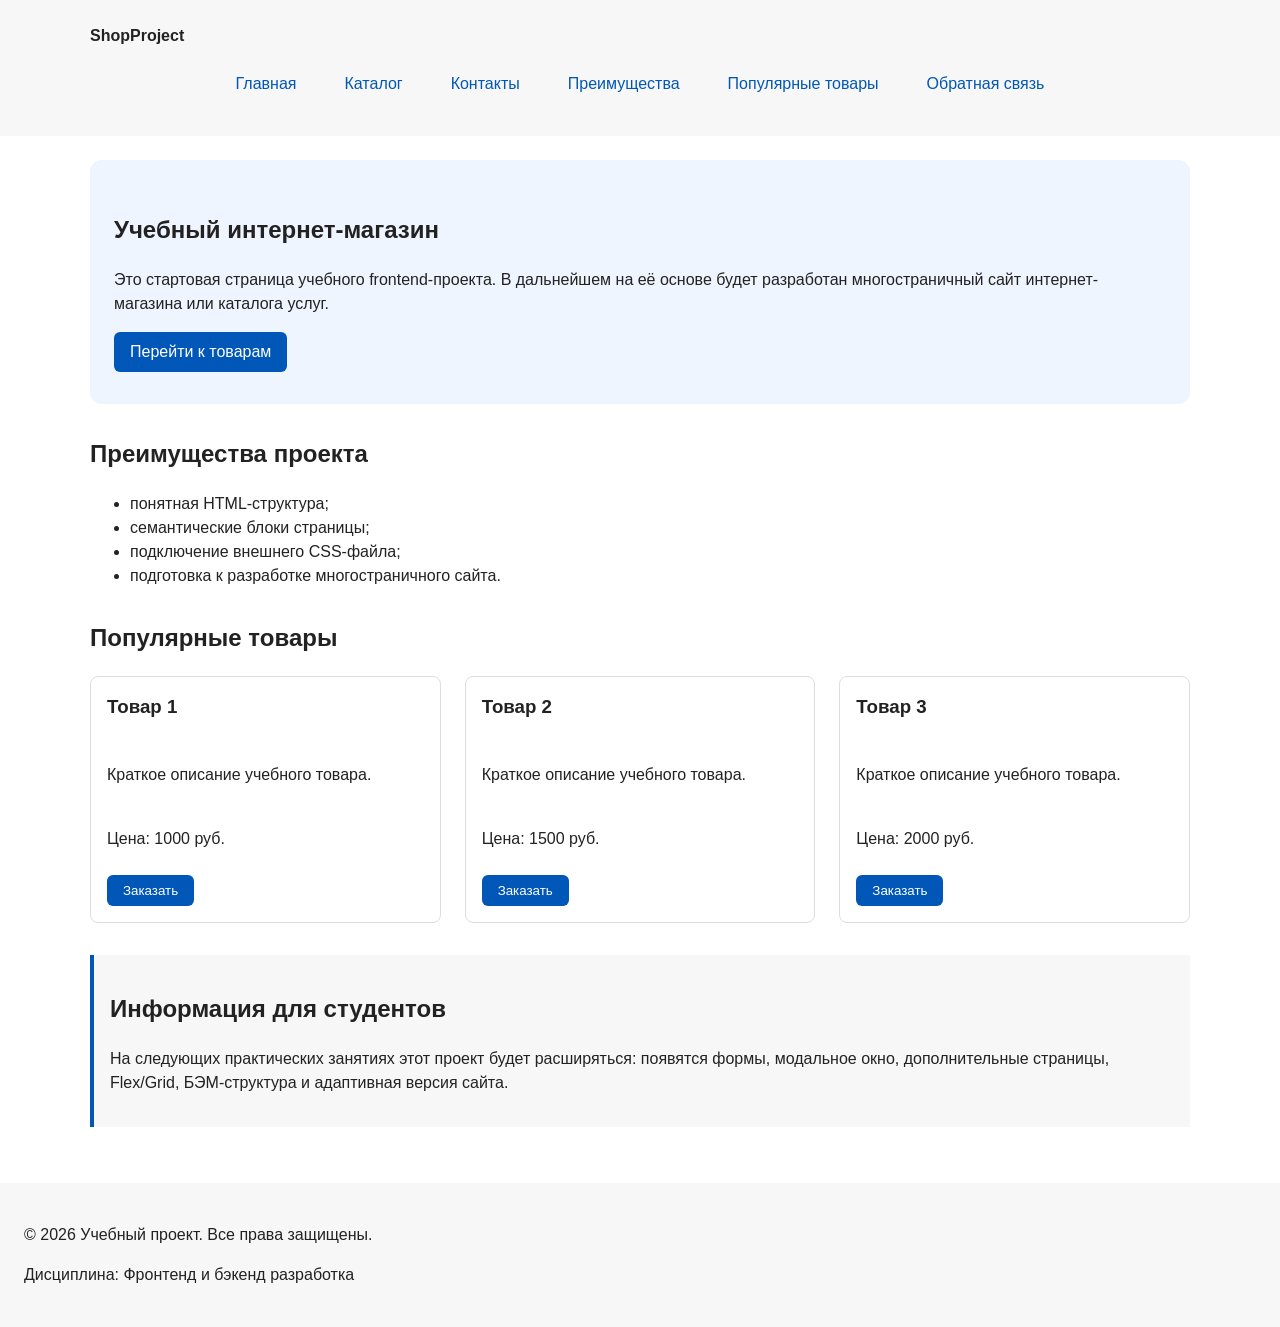
==== commit 00e058e9: "feat: add flex navigation and grid catalog layout" ====
--- a/index.html
+++ b/index.html
@@ -53,36 +53,38 @@
     </section>
 
     <section class="section" id="popular">
-      <h2>Популярные товары</h2>
-
-      <article class="product-card">
-        <h3>Товар 1</h3>
-        <p>Краткое описание учебного товара.</p>
-        <p>Цена: 1000 руб.</p>
-        <a href="produckts.html">Авторская ссылка</a>
-        <button class="button product-card__button" type="button" data-product="Товар 1">
-          Заказать
-        </button>
-      </article>
-
-      <article class="product-card">
-        <h3>Товар 2</h3>
-        <p>Краткое описание учебного товара.</p>
-        <p>Цена: 1500 руб.</p>
-        <button class="button product-card__button" type="button" data-product="Товар 1">
-          Заказать
-        </button>
-      </article>
-
-      <article class="product-card">
-        <h3>Товар 3</h3>
-        <p>Краткое описание учебного товара.</p>
-        <p>Цена: 2000 руб.</p>
-        <button class="button product-card__button" type="button" data-product="Товар 1">
-          Заказать
-        </button>
-      </article>
-    </section>
+  <h2>Популярные товары</h2>
+
+  <div class="products-grid">
+    <article class="product-card">
+      <h3>Товар 1</h3>
+      <p>Краткое описание учебного товара.</p>
+      <p>Цена: 1000 руб.</p>
+      <button class="button product-card__button" type="button" data-product="Товар 1">
+        Заказать
+      </button>
+    </article>
+
+    <article class="product-card">
+      <h3>Товар 2</h3>
+      <p>Краткое описание учебного товара.</p>
+      <p>Цена: 1500 руб.</p>
+      <button class="button product-card__button" type="button" data-product="Товар 2">
+        Заказать
+      </button>
+    </article>
+
+    <article class="product-card">
+      <h3>Товар 3</h3>
+      <p>Краткое описание учебного товара.</p>
+      <p>Цена: 2000 руб.</p>
+      <button class="button product-card__button" type="button" data-product="Товар 3">
+        Заказать
+      </button>
+    </article>
+  </div>
+</section>
+
 
   
     <aside class="aside-info">
--- a/css/style.css
+++ b/css/style.css
@@ -106,10 +106,16 @@
   Убираем стандартные отступы и маркеры списка навигации.
 */
 .site-nav__list {
+  display: flex;
+  flex-wrap: wrap;
+  justify-content: center;
+  align-items: center;
+  gap: var(--space-md);
   padding: 0;
-  margin: 16px 0 0;
+  margin: var(--space-md) 0 0;
   list-style: none;
 }
+
 
 /*
   Добавляем расстояние между пунктами меню.
@@ -118,21 +124,19 @@
   margin-bottom: 8px;
 }
 
-/*
-  Оформляем ссылки меню.
-*/
 .site-nav__list a {
-  color: #0057b8;
+  display: inline-block;
+  padding: var(--space-sm) var(--space-md);
+  color: var(--color-primary);
   text-decoration: none;
-}
-
-/*
-  При наведении мыши подчёркиваем ссылку.
-  Подробно состояния интерфейса будут рассмотрены в практической работе 1.7.
-*/
+  border-radius: var(--radius-sm);
+}
+
 .site-nav__list a:hover {
-  text-decoration: underline;
-}
+  color: var(--color-white);
+  background-color: var(--color-primary);
+}
+
 
 /* ===============================
    4. Компоненты страницы
@@ -157,13 +161,22 @@
 
 
 .product-card {
-  margin-bottom: var(--space-md);
+  display: flex;
+  flex-direction: column;
+  gap: var(--space-sm);
+  margin-bottom: 0;
   padding: var(--space-md);
   border: 1px solid var(--color-border);
   border-radius: var(--radius-md);
   background-color: var(--color-bg);
 }
 
+.product-card .button {
+  margin-top: auto;
+  align-self: flex-start;
+}
+
+
 .product-card:hover {
   border-color: var(--color-primary);
 }
@@ -171,6 +184,13 @@
 .product-card h3 {
   margin-top: 0;
 }
+
+.products-grid {
+  display: grid;
+  grid-template-columns: repeat(3, 1fr);
+  gap: var(--space-lg);
+}
+
 
 .breadcrumbs {
   max-width: var(--container-width);
@@ -238,6 +258,57 @@
   flex: 1;
 }
 
+.catalog-layout {
+  max-width: var(--container-width);
+  margin: 0 auto var(--space-xl);
+  display: grid;
+  grid-template-columns: 260px 1fr;
+  grid-template-areas: "filters products";
+  gap: var(--space-lg);
+}
+
+.catalog-filters {
+  grid-area: filters;
+  padding: var(--space-md);
+  border: 1px solid var(--color-border);
+  border-radius: var(--radius-md);
+  background-color: var(--color-surface);
+}
+
+.catalog-products {
+  grid-area: products;
+}
+
+.filters-form {
+  display: grid;
+  gap: var(--space-md);
+}
+
+.filters-form fieldset {
+  margin: 0;
+  padding: var(--space-md);
+  border: 1px solid var(--color-border);
+  border-radius: var(--radius-sm);
+}
+
+.filters-form legend {
+  font-weight: 700;
+}
+
+.filters-form label {
+  display: block;
+  margin-bottom: var(--space-sm);
+}
+
+.filters-form input[type="number"] {
+  width: 100%;
+  padding: 8px 10px;
+  border: 1px solid var(--color-border);
+  border-radius: var(--radius-sm);
+  font: inherit;
+}
+
+
 /* ===============================
    5. Форма и модальное окно
    =============================== */
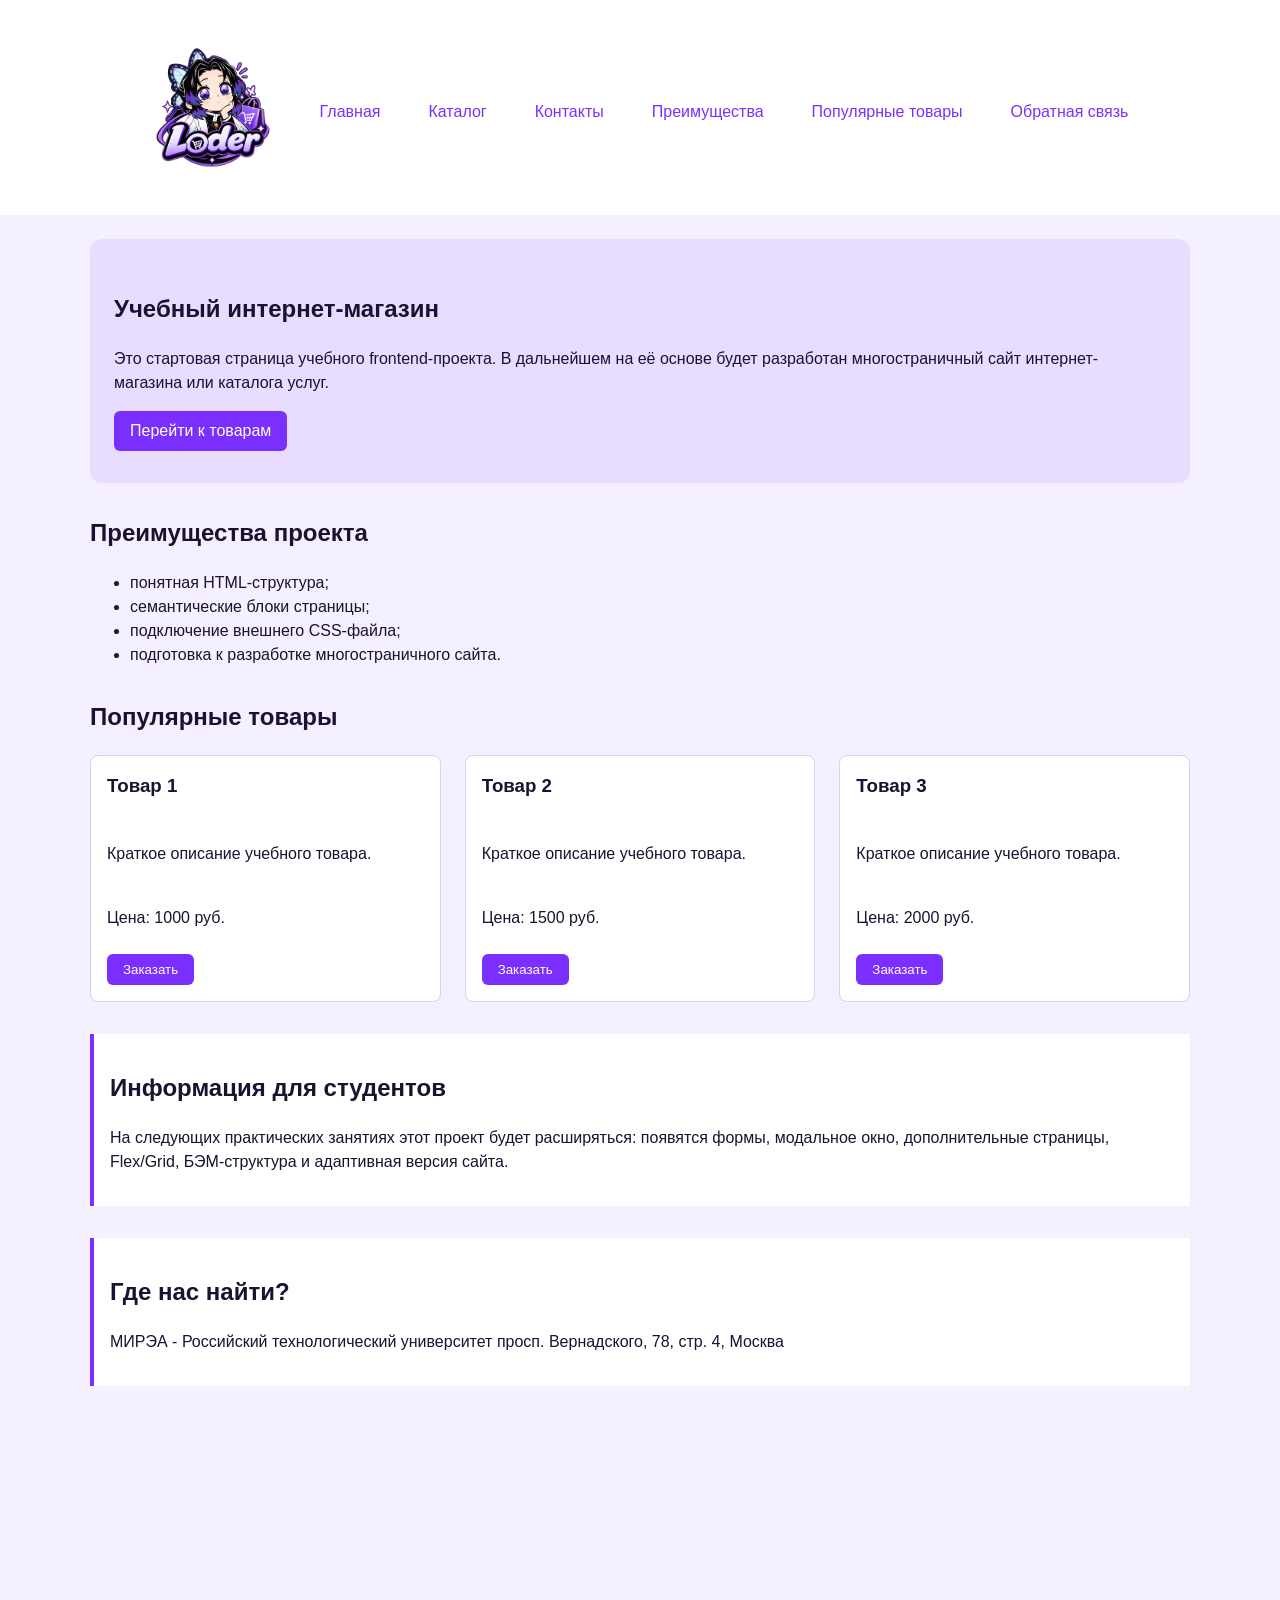
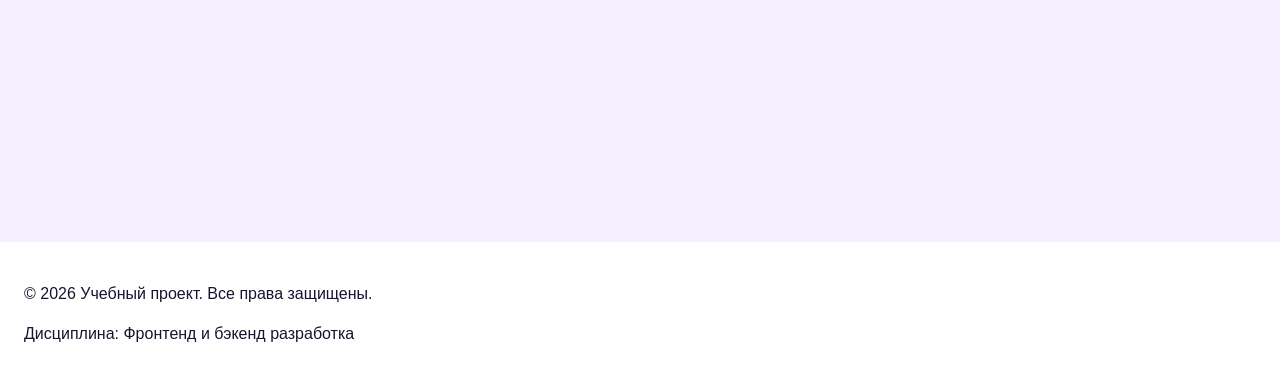
==== commit 55aceb7e: "feat: add multi-page structure navigation and anchors" ====
--- a/index.html
+++ b/index.html
@@ -9,15 +9,18 @@
   <meta property="og:type" content="website">
   <meta property="og:title" content="Учебный интернет-магазин">
   <meta property="og:description" content="Учебный frontend-проект интернет-магазина.">
-  <meta property="og:image" content="https://username.github.io/kr1-html-css-shop/images/preview.jpg">
+  <meta property="og:image" content="https://loder-glitch.github.io/kr1-html-css-shop/images/preview.jpg">
+  <link rel="icon" type="image/png" href="image/LoderSHOP.png">
+  <link rel="preload" href="image/LoderSHOP.png" as="image">
 </head>
 <body>
   <header>
     <div class="site-header">
-      <a class="site-logo" href="index.html">ShopProject</a>
-
       <nav class="site-nav" aria-label="Основная навигация">
         <ul class="site-nav__list">
+          <li class="site-nav__logo">
+            <a href="index.html"><img src="image/LoderSHOP.png" alt="Логотип магазина" width="120" height="120"></a>          
+          </li>
           <li><a href="index.html">Главная</a></li>
           <li><a href="catalog.html">Каталог</a></li>
           <li><a href="contacts.html">Контакты</a></li>
@@ -95,6 +98,17 @@
         БЭМ-структура и адаптивная версия сайта.
       </p>
     </aside>
+    <div>
+      <aside class="aside-info">
+        <h2>Где нас найти?</h2>
+        <p>
+          МИРЭА - Российский технологический университет
+          просп. Вернадского, 78, стр. 4, Москва
+        </p>
+      </aside>
+      <iframe src="https://yandex.ru/map-widget/v1/?um=constructor%3A63d9fef6cee9a56260d262b09c03e90e4761a172cabf04490fd6225536ccfd81&amp;source=constructor" width="65%" height="400" frameborder="0" class="map"></iframe>
+      
+    </div>
   </main>
 
 
--- a/css/style.css
+++ b/css/style.css
@@ -4,18 +4,19 @@
 
 :root {
   /* Основные цвета проекта */
-  --color-bg: #ffffff;
-  --color-text: #222222;
-  --color-muted: #666666;
-  --color-primary: #0057b8;
-  --color-primary-dark: #003f86;
-  --color-border: #dddddd;
-  --color-surface: #f7f7f7;
-  --color-surface-accent: #eef5ff;
-  --color-danger: #b00020;
-  --color-success: #168a2f;
-  --color-success-bg: #eefaf0;
-  --color-white: #ffffff;
+  --color-bg: #F5F0FF;
+  --color-text: #1A1230;        
+  --color-muted: #6B5B85;       
+  --color-primary: #7B2FFF;     
+  --color-primary-dark: #5A1FCC;
+  --color-border: #DCD0F0;
+  --color-surface: #FFFFFF;     
+  --color-surface-accent: #E9DDFF;
+  --color-danger: #D6336C;
+  --color-success: #2F9E5B;
+  --color-success-bg: #EAFBF0;
+  --color-white: #FFFFFF;
+
 
   /* Отступы */
   --space-xs: 4px;
@@ -59,7 +60,10 @@
 
 
 header {
-  background-color: var(--color-surface);
+  position: sticky;   
+  top: 0;
+  z-index: 100;
+  background: var(--color-surface);
 }
 
 footer {
@@ -116,7 +120,6 @@
   list-style: none;
 }
 
-
 /*
   Добавляем расстояние между пунктами меню.
 */
@@ -136,6 +139,11 @@
   color: var(--color-white);
   background-color: var(--color-primary);
 }
+.site-nav__logo a:hover {
+  background: transparent;
+  color: inherit;
+}
+
 
 
 /* ===============================
@@ -168,7 +176,7 @@
   padding: var(--space-md);
   border: 1px solid var(--color-border);
   border-radius: var(--radius-md);
-  background-color: var(--color-bg);
+  background-color: var(--color-surface);
 }
 
 .product-card .button {
@@ -191,6 +199,11 @@
   gap: var(--space-lg);
 }
 
+.map{
+  margin: 0 auto;
+  border: 0;
+  display: block;
+}
 
 .breadcrumbs {
   max-width: var(--container-width);
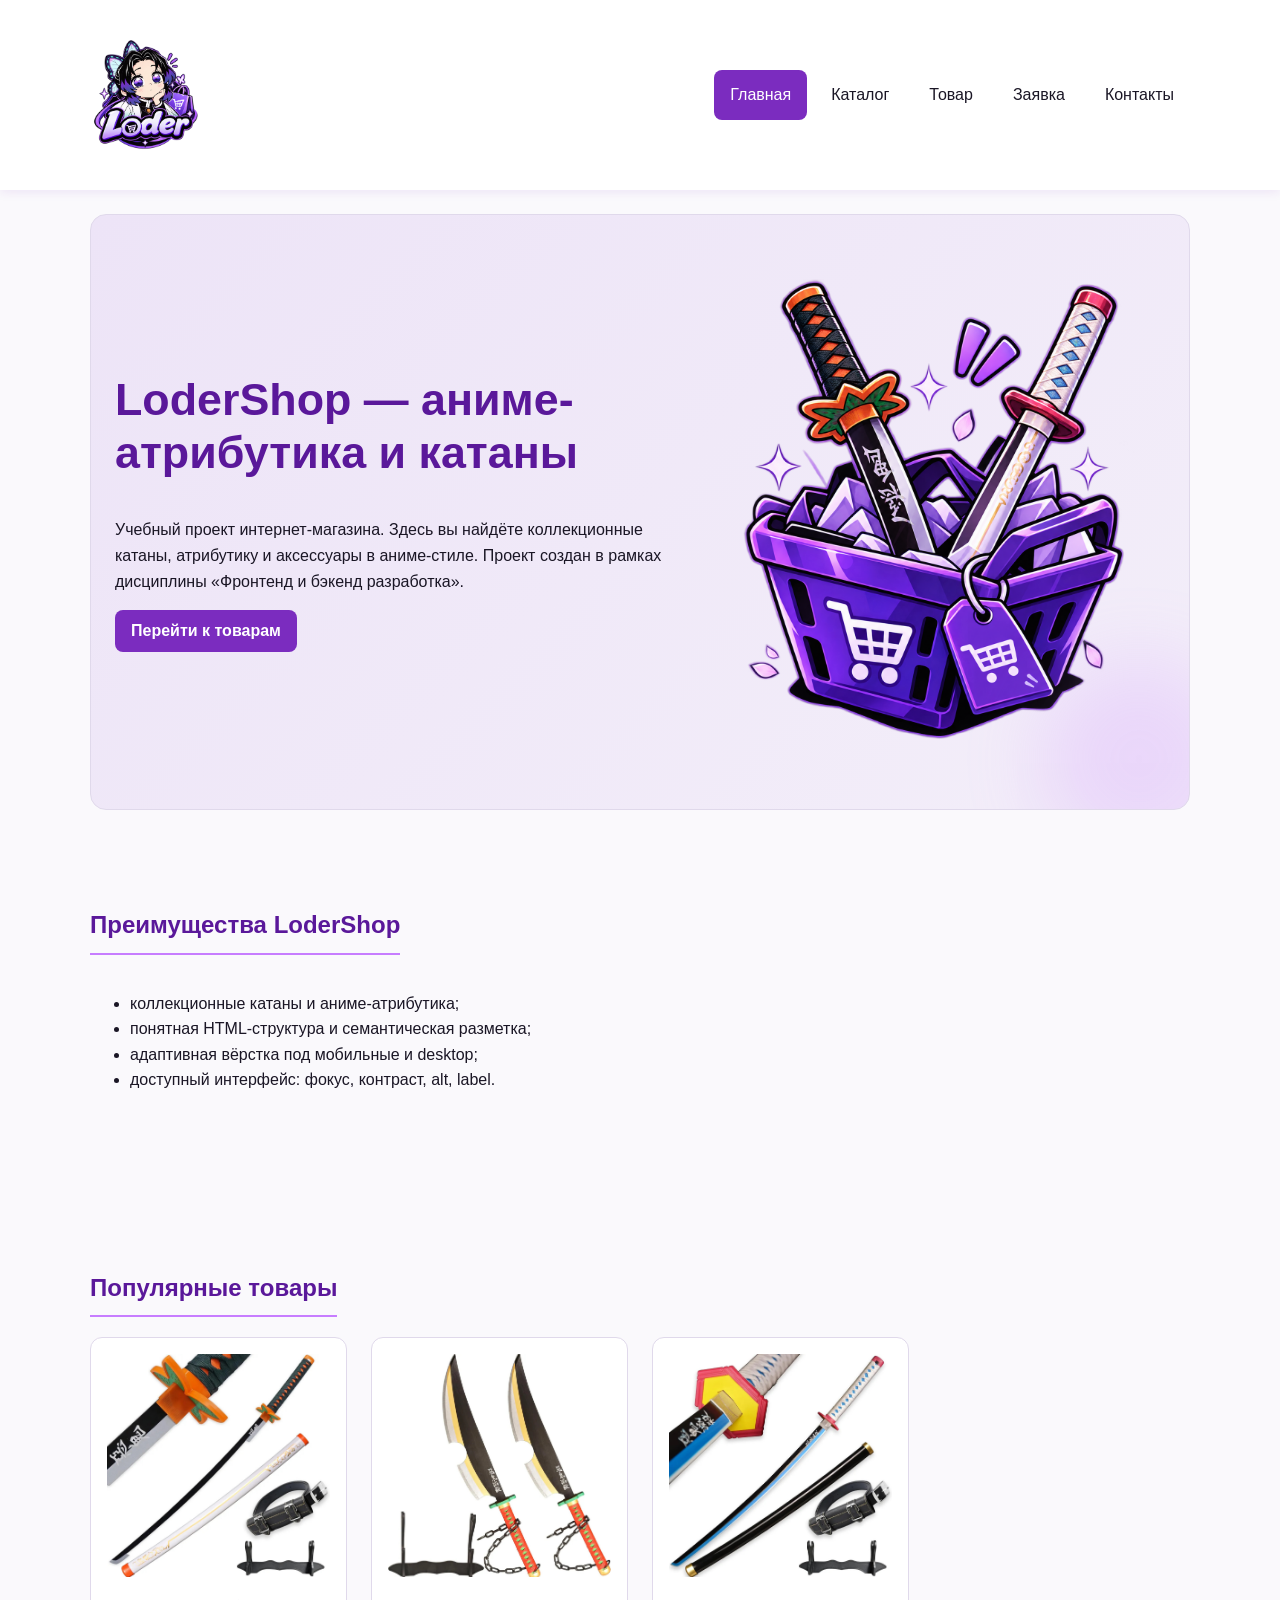
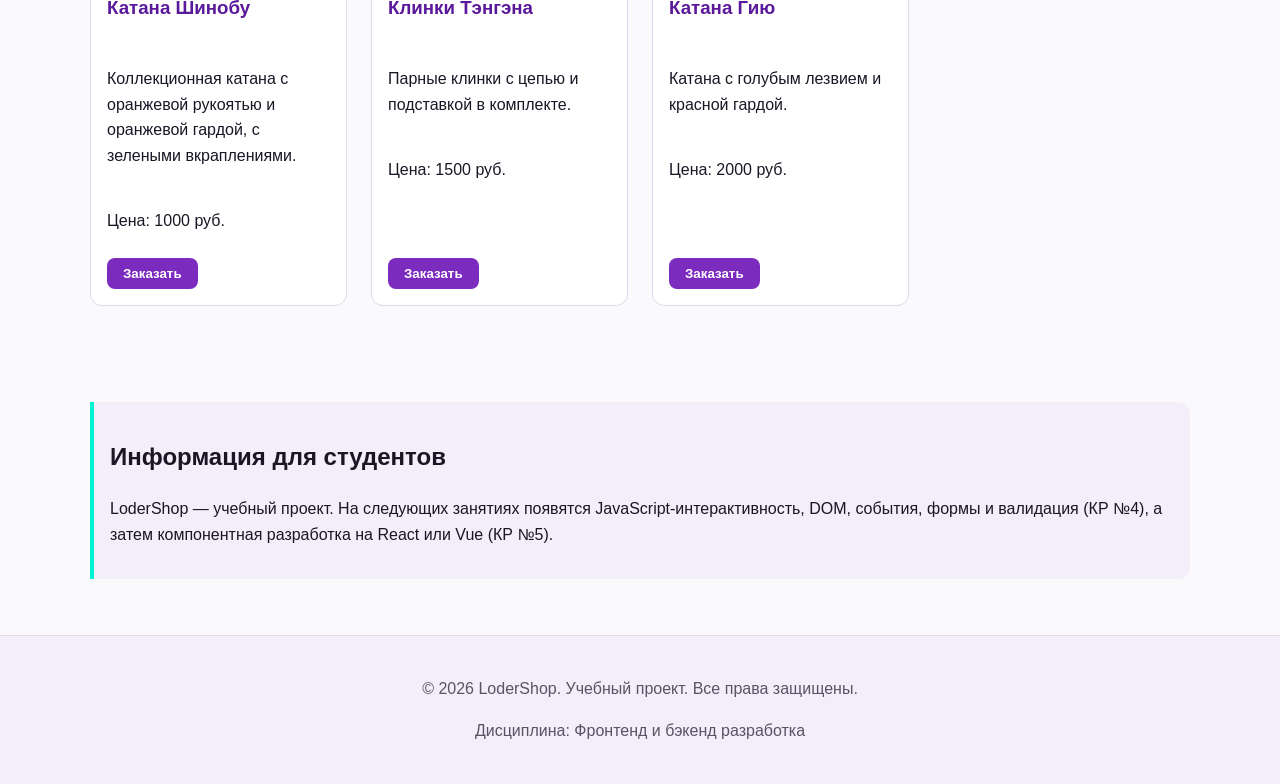
==== commit c84ca578: "kr3" ====
--- a/index.html
+++ b/index.html
@@ -3,217 +3,210 @@
 <head>
   <meta charset="UTF-8">
   <meta name="viewport" content="width=device-width, initial-scale=1.0">
-  <title>Учебный интернет-магазин</title>
+  <meta name="description" content="LoderShop — учебный интернет-магазин аниме-атрибутики и катаны.">
+  <title>LoderShop — Учебный интернет-магазин</title>
   <link rel="stylesheet" href="css/style.css">
+  <link rel="stylesheet" href="css/responsive.css">
   <script src="js/main.js" defer></script>
   <meta property="og:type" content="website">
-  <meta property="og:title" content="Учебный интернет-магазин">
-  <meta property="og:description" content="Учебный frontend-проект интернет-магазина.">
-  <meta property="og:image" content="https://loder-glitch.github.io/kr1-html-css-shop/images/preview.jpg">
-  <link rel="icon" type="image/png" href="image/LoderSHOP.png">
-  <link rel="preload" href="image/LoderSHOP.png" as="image">
+  <meta property="og:title" content="LoderShop">
+  <meta property="og:description" content="Учебный frontend-проект интернет-магазина аниме-атрибутики.">
 </head>
 <body>
+  <a class="skip-link" href="#main">Перейти к основному содержимому</a>
+
   <header>
     <div class="site-header">
+      <a class="site-logo" href="index.html" aria-label="LoderShop — на главную">
+        <img src="image/LoderSHOP.png" alt="LoderShop" class="site-logo__image" width="110" height="32">
+      </a>
+
       <nav class="site-nav" aria-label="Основная навигация">
         <ul class="site-nav__list">
-          <li class="site-nav__logo">
-            <a href="index.html"><img src="image/LoderSHOP.png" alt="Логотип магазина" width="120" height="120"></a>          
-          </li>
-          <li><a href="index.html">Главная</a></li>
+          <li><a href="index.html" aria-current="page">Главная</a></li>
           <li><a href="catalog.html">Каталог</a></li>
+          <li><a href="product.html">Товар</a></li>
+          <li><a href="order.html">Заявка</a></li>
           <li><a href="contacts.html">Контакты</a></li>
-          <li><a href="index.html#advantages">Преимущества</a></li>
-          <li><a href="index.html#popular">Популярные товары</a></li>
-          <li><a href="index.html#contacts">Обратная связь</a></li>
         </ul>
       </nav>
-
     </div>
   </header>
 
-  <main>
+  <main id="main" class="main">
     <section class="hero">
-    <h1>Учебный интернет-магазин</h1>
-      <p>
-        Это стартовая страница учебного frontend-проекта.
-        В дальнейшем на её основе будет разработан многостраничный сайт
-        интернет-магазина или каталога услуг.
-      </p>
-      <a class="button" href="#popular">Перейти к товарам</a>
+      <div class="hero__content">
+        <h1>LoderShop — аниме-атрибутика и катаны</h1>
+        <p>
+          Учебный проект интернет-магазина. Здесь вы найдёте коллекционные катаны,
+          атрибутику и аксессуары в аниме-стиле. Проект создан в рамках дисциплины
+          «Фронтенд и бэкенд разработка».
+        </p>
+        <a class="button" href="#popular">Перейти к товарам</a>
+      </div>
+
+      <picture class="hero__picture">
+        <source media="(min-width: 1200px)" srcset="image/logo.png">
+        <source media="(min-width: 768px)" srcset="image/logo75.png">
+        <img
+          src="image/logo.png"
+          alt="Логотип LoderShop с аниме-персонажем и корзиной"
+          width="640"
+          height="640"
+          class="hero__image"
+          loading="lazy"
+        >
+      </picture>
     </section>
 
     <section class="section" id="advantages">
-    <h2>Преимущества проекта</h2>
-
-    <ul class="advantages-list">
-        <li>понятная HTML-структура;</li>
-        <li>семантические блоки страницы;</li>
-        <li>подключение внешнего CSS-файла;</li>
-        <li>подготовка к разработке многостраничного сайта.</li>
+      <h2>Преимущества LoderShop</h2>
+      <ul class="advantages-list">
+        <li>коллекционные катаны и аниме-атрибутика;</li>
+        <li>понятная HTML-структура и семантическая разметка;</li>
+        <li>адаптивная вёрстка под мобильные и desktop;</li>
+        <li>доступный интерфейс: фокус, контраст, alt, label.</li>
       </ul>
     </section>
 
     <section class="section" id="popular">
-  <h2>Популярные товары</h2>
-
-  <div class="products-grid">
-    <article class="product-card">
-      <h3>Товар 1</h3>
-      <p>Краткое описание учебного товара.</p>
-      <p>Цена: 1000 руб.</p>
-      <button class="button product-card__button" type="button" data-product="Товар 1">
-        Заказать
-      </button>
-    </article>
-
-    <article class="product-card">
-      <h3>Товар 2</h3>
-      <p>Краткое описание учебного товара.</p>
-      <p>Цена: 1500 руб.</p>
-      <button class="button product-card__button" type="button" data-product="Товар 2">
-        Заказать
-      </button>
-    </article>
-
-    <article class="product-card">
-      <h3>Товар 3</h3>
-      <p>Краткое описание учебного товара.</p>
-      <p>Цена: 2000 руб.</p>
-      <button class="button product-card__button" type="button" data-product="Товар 3">
-        Заказать
-      </button>
-    </article>
-  </div>
-</section>
-
-
-  
+      <h2>Популярные товары</h2>
+
+      <div class="products-grid">
+        <article class="product-card">
+          <img
+            src="image/товар1.jpg"
+            alt="Катана Шинобу — оранжевая рукоять и оранжевая гарда, с зелеными вкраплениями"
+            width="480"
+            height="480"
+            loading="lazy"
+            class="product-card__image"
+          >
+          <h3>Катана Шинобу</h3>
+          <p>Коллекционная катана с оранжевой рукоятью и оранжевой гардой, с зелеными вкраплениями.</p>
+          <p>Цена: 1000 руб.</p>
+          <button class="button product-card__button" type="button" data-product="Катана Шинобу">
+            Заказать
+          </button>
+        </article>
+
+        <article class="product-card">
+          <img
+            src="image/товар2.jpg"
+            alt="Клинки Тэнгэна — парные мачете с цепью"
+            width="480"
+            height="480"
+            loading="lazy"
+            class="product-card__image"
+          >
+          <h3>Клинки Тэнгэна</h3>
+          <p>Парные клинки с цепью и подставкой в комплекте.</p>
+          <p>Цена: 1500 руб.</p>
+          <button class="button product-card__button" type="button" data-product="Клинки Тэнгэна">
+            Заказать
+          </button>
+        </article>
+
+        <article class="product-card">
+          <img
+            src="image/товар3.jpg"
+            alt="Катана Гию — голубое лезвие с красной гардой"
+            width="480"
+            height="480"
+            loading="lazy"
+            class="product-card__image"
+          >
+          <h3>Катана Гию</h3>
+          <p>Катана с голубым лезвием и красной гардой.</p>
+          <p>Цена: 2000 руб.</p>
+          <button class="button product-card__button" type="button" data-product="Катана Гию">
+            Заказать
+          </button>
+        </article>
+      </div>
+    </section>
+
     <aside class="aside-info">
       <h2>Информация для студентов</h2>
       <p>
-        На следующих практических занятиях этот проект будет расширяться:
-        появятся формы, модальное окно, дополнительные страницы, Flex/Grid,
-        БЭМ-структура и адаптивная версия сайта.
+        LoderShop — учебный проект. На следующих занятиях появятся
+        JavaScript-интерактивность, DOM, события, формы и валидация (КР №4),
+        а затем компонентная разработка на React или Vue (КР №5).
       </p>
     </aside>
-    <div>
-      <aside class="aside-info">
-        <h2>Где нас найти?</h2>
-        <p>
-          МИРЭА - Российский технологический университет
-          просп. Вернадского, 78, стр. 4, Москва
+  </main>
+
+  <footer id="contacts">
+    <p>&copy; 2026 LoderShop. Учебный проект. Все права защищены.</p>
+    <p>Дисциплина: Фронтенд и бэкенд разработка</p>
+  </footer>
+
+  <dialog class="order-dialog" id="order-dialog" aria-labelledby="order-dialog-title">
+    <h2 id="order-dialog-title">Оформление заявки</h2>
+
+    <form class="order-form" id="order-form" action="#" method="post" novalidate>
+      <input id="selected-product" name="selected-product" type="hidden">
+
+      <div class="form-field">
+        <label for="order-name">Имя</label>
+        <input id="order-name" name="name" type="text" placeholder="Введите ваше имя"
+               minlength="2" autocomplete="given-name" required>
+      </div>
+
+      <div class="form-field">
+        <label for="order-email">E-mail</label>
+        <input id="order-email" name="email" type="email" placeholder="example@mail.ru"
+               autocomplete="email" required aria-describedby="order-email-error">
+        <p id="order-email-error" class="form-error" role="alert">
+          Введите корректный e-mail.
         </p>
-      </aside>
-      <iframe src="https://yandex.ru/map-widget/v1/?um=constructor%3A63d9fef6cee9a56260d262b09c03e90e4761a172cabf04490fd6225536ccfd81&amp;source=constructor" width="65%" height="400" frameborder="0" class="map"></iframe>
-      
-    </div>
-  </main>
-
-
-
-  <footer id="contacts">
-    <p>&copy; 2026 Учебный проект. Все права защищены.</p>
-  <p>Дисциплина: Фронтенд и бэкенд разработка</p>
-</footer>
-
-
-<dialog class="order-dialog" id="order-dialog" aria-labelledby="order-dialog-title">
-  <h2 id="order-dialog-title">Оформление заявки</h2>
-
-  <form class="order-form" id="order-form" action="#" method="post" novalidate>
-    <input id="selected-product" name="selected-product" type="hidden">
-
-    <div class="form-field">
-      <label for="order-name">Имя</label>
-      <input
-        id="order-name"
-        name="name"
-        type="text"
-        placeholder="Введите ваше имя"
-        minlength="2"
-        autocomplete="given-name"
-        required
-      >
-    </div>
-
-    <div class="form-field">
-      <label for="order-email">E-mail</label>
-      <input
-        id="order-email"
-        name="email"
-        type="email"
-        placeholder="example@mail.ru"
-        autocomplete="email"
-        required
-      >
-    </div>
-
-    <div class="form-field">
-      <label for="order-phone">Телефон</label>
-      <input
-        id="order-phone"
-        name="phone"
-        type="tel"
-        inputmode="tel"
-        placeholder="+7 (900) 000-00-00"
-        pattern="^\+7 \(\d{3}\) \d{3}-\d{2}-\d{2}$"
-        required
-      >
-      <small>Формат: +7 (900) 000-00-00</small>
-    </div>
-
-    <div class="form-field">
-      <label for="order-date">Дата связи</label>
-      <input
-        id="order-date"
-        name="date"
-        type="date"
-      >
-    </div>
-
-    <div class="form-field">
-      <label for="order-topic">Тема заявки</label>
-      <select id="order-topic" name="topic" required>
-        <option value="">Выберите тему</option>
-        <option value="product">Заказ товара</option>
-        <option value="consultation">Консультация</option>
-        <option value="delivery">Доставка</option>
-      </select>
-    </div>
-
-    <div class="form-field">
-      <label for="order-comment">Комментарий</label>
-      <textarea
-        id="order-comment"
-        name="comment"
-        rows="4"
-        placeholder="Укажите дополнительную информацию"
-      ></textarea>
-    </div>
-
-    <div class="form-field form-field--checkbox">
-      <label>
-        <input
-          id="order-agreement"
-          name="agreement"
-          type="checkbox"
-          required
-        >
-        Я согласен на обработку данных
-      </label>
-    </div>
-
-    <div class="form-actions">
-      <button type="button" id="close-order-dialog">Закрыть</button>
-      <button type="submit">Отправить заявку</button>
-    </div>
-  </form>
-</dialog>
-
-<p class="success-message" id="success-message" hidden>
-  Форма успешно отправлена
-</p>
+      </div>
+
+      <div class="form-field">
+        <label for="order-phone">Телефон</label>
+        <input id="order-phone" name="phone" type="tel" inputmode="tel"
+               placeholder="+7 (900) 000-00-00"
+               pattern="^\+7 \(\d{3}\) \d{3}-\d{2}-\d{2}$" required>
+        <small>Формат: +7 (900) 000-00-00</small>
+      </div>
+
+      <div class="form-field">
+        <label for="order-date">Дата связи</label>
+        <input id="order-date" name="date" type="date">
+      </div>
+
+      <div class="form-field">
+        <label for="order-topic">Тема заявки</label>
+        <select id="order-topic" name="topic" required>
+          <option value="">Выберите тему</option>
+          <option value="product">Заказ товара</option>
+          <option value="consultation">Консультация</option>
+          <option value="delivery">Доставка</option>
+        </select>
+      </div>
+
+      <div class="form-field">
+        <label for="order-comment">Комментарий</label>
+        <textarea id="order-comment" name="comment" rows="4"
+                  placeholder="Укажите дополнительную информацию"></textarea>
+      </div>
+
+      <div class="form-field form-field--checkbox">
+        <label>
+          <input id="order-agreement" name="agreement" type="checkbox" required>
+          Я согласен на обработку данных
+        </label>
+      </div>
+
+      <div class="form-actions">
+        <button type="button" id="close-order-dialog" aria-label="Закрыть окно оформления заявки">Закрыть</button>
+        <button type="submit">Отправить заявку</button>
+      </div>
+    </form>
+  </dialog>
+
+  <p class="success-message" id="success-message" hidden>
+    Форма успешно отправлена
+  </p>
 </body>
-</html>
+</html>
--- a/css/style.css
+++ b/css/style.css
@@ -1,22 +1,22 @@
 /* ===============================
-   1. Переменные проекта
+   1. Переменные проекта LoderShop
    =============================== */
 
 :root {
-  /* Основные цвета проекта */
-  --color-bg: #F5F0FF;
-  --color-text: #1A1230;        
-  --color-muted: #6B5B85;       
-  --color-primary: #7B2FFF;     
-  --color-primary-dark: #5A1FCC;
-  --color-border: #DCD0F0;
-  --color-surface: #FFFFFF;     
-  --color-surface-accent: #E9DDFF;
-  --color-danger: #D6336C;
-  --color-success: #2F9E5B;
-  --color-success-bg: #EAFBF0;
-  --color-white: #FFFFFF;
-
+  --color-bg: #faf9fc;
+  --color-text: #1a1625;
+  --color-muted: #5a5266;
+  --color-primary: #7b2cbf;
+  --color-primary-dark: #5a189a;
+  --color-primary-light: #c77dff;
+  --color-accent: #00f5d4;
+  --color-border: #e0d9eb;
+  --color-surface: #f3eef9;
+  --color-surface-accent: #ede4f7;
+  --color-danger: #d00000;
+  --color-success: #00a86b;
+  --color-success-bg: #e6f7f0;
+  --color-white: #ffffff;
 
   /* Отступы */
   --space-xs: 4px;
@@ -26,14 +26,13 @@
   --space-xl: 32px;
 
   /* Скругления */
-  --radius-sm: 6px;
-  --radius-md: 8px;
-  --radius-lg: 12px;
+  --radius-sm: 8px;
+  --radius-md: 12px;
+  --radius-lg: 16px;
 
   /* Размеры */
   --container-width: 1100px;
 }
-
 
 /* ===============================
    2. Базовые стили
@@ -45,12 +44,11 @@
 
 body {
   margin: 0;
-  font-family: Arial, sans-serif;
-  line-height: 1.5;
+  font-family: 'Segoe UI', Tahoma, Geneva, Verdana, sans-serif;
+  line-height: 1.6;
   color: var(--color-text);
   background-color: var(--color-bg);
 }
-
 
 header,
 main,
@@ -58,16 +56,19 @@
   padding: var(--space-lg);
 }
 
-
 header {
-  position: sticky;   
+  position: sticky;
   top: 0;
   z-index: 100;
-  background: var(--color-surface);
+  background-color: var(--color-white);
+  box-shadow: 0 2px 10px rgba(123, 44, 191, 0.1);
 }
 
 footer {
   background-color: var(--color-surface);
+  color: var(--color-muted);
+  text-align: center;
+  border-top: 1px solid var(--color-border);
 }
 
 /* ===============================
@@ -76,6 +77,7 @@
 
 a {
   color: var(--color-primary);
+  transition: color 0.2s ease;
 }
 
 a:hover {
@@ -83,68 +85,62 @@
 }
 
 a:focus-visible {
-  outline: 2px solid var(--color-primary);
+  outline: 3px solid var(--color-primary);
   outline-offset: 3px;
 }
 
-
-/*
-  Ограничиваем ширину содержимого шапки,
-  чтобы оно не растягивалось слишком сильно на широких экранах.
-*/
 .site-header {
-  max-width: 1100px;
+  position: sticky;
+  top: 0;
+  z-index: 100;
+  max-width: var(--container-width);
   margin: 0 auto;
 }
 
-/*
-  Оформляем текстовый логотип.
-*/
 .site-logo {
-  font-weight: bold;
+  font-weight: 800;
+  font-size: 1.5rem;
   text-decoration: none;
-  color: #222222;
-}
-
-/*
-  Убираем стандартные отступы и маркеры списка навигации.
-*/
+  color: var(--color-primary);
+  letter-spacing: 1px;
+  text-transform: uppercase;
+  display: flex;
+  align-items: center;
+  gap: 8px;
+}
+
+
+
 .site-nav__list {
   display: flex;
   flex-wrap: wrap;
   justify-content: center;
   align-items: center;
-  gap: var(--space-md);
+  gap: var(--space-sm);
   padding: 0;
   margin: var(--space-md) 0 0;
   list-style: none;
 }
 
-/*
-  Добавляем расстояние между пунктами меню.
-*/
 .site-nav__list li {
-  margin-bottom: 8px;
+  margin-bottom: 4px;
 }
 
 .site-nav__list a {
   display: inline-block;
   padding: var(--space-sm) var(--space-md);
-  color: var(--color-primary);
+  color: var(--color-text);
   text-decoration: none;
   border-radius: var(--radius-sm);
-}
-
-.site-nav__list a:hover {
+  font-weight: 500;
+  transition: all 0.2s ease;
+}
+
+.site-nav__list a:hover,
+.site-nav__list a[aria-current="page"] {
   color: var(--color-white);
   background-color: var(--color-primary);
 }
-.site-nav__logo a:hover {
-  background: transparent;
-  color: inherit;
-}
-
-
 
 /* ===============================
    4. Компоненты страницы
@@ -154,8 +150,46 @@
   max-width: var(--container-width);
   margin: 0 auto var(--space-xl);
   padding: var(--space-xl) var(--space-lg);
-  background-color: var(--color-surface-accent);
+  background: linear-gradient(135deg, var(--color-surface-accent), var(--color-surface));
   border-radius: var(--radius-lg);
+  border: 1px solid var(--color-border);
+  position: relative;
+  overflow: hidden;
+}
+
+.hero::after {
+  content: "";
+  position: absolute;
+  bottom: -50px;
+  right: -50px;
+  width: 200px;
+  height: 200px;
+  background: var(--color-primary-light);
+  opacity: 0.2;
+  border-radius: 50%;
+  filter: blur(40px);
+}
+
+.hero__content {
+  position: relative;
+  z-index: 1;
+}
+
+.hero h1 {
+  color: var(--color-primary-dark);
+  margin-top: 0;
+  font-size: clamp(1.8rem, 4vw, 2.8rem);
+  line-height: 1.2;
+}
+
+.hero__picture {
+  display: block;
+}
+
+.hero__image {
+  width: 100%;
+  border-radius: var(--radius-md);
+  display: block;
 }
 
 .section {
@@ -165,8 +199,11 @@
 
 .section h2 {
   margin-top: 0;
-}
-
+  color: var(--color-primary-dark);
+  border-bottom: 2px solid var(--color-primary-light);
+  padding-bottom: var(--space-sm);
+  display: inline-block;
+}
 
 .product-card {
   display: flex;
@@ -176,21 +213,33 @@
   padding: var(--space-md);
   border: 1px solid var(--color-border);
   border-radius: var(--radius-md);
+  background-color: var(--color-white);
+  transition: transform 0.2s ease, box-shadow 0.2s ease, border-color 0.2s ease;
+}
+
+.product-card:hover {
+  border-color: var(--color-primary);
+  transform: translateY(-4px);
+  box-shadow: 0 8px 20px rgba(123, 44, 191, 0.15);
+}
+
+.product-card h3 {
+  margin-top: 0;
+  color: var(--color-primary-dark);
+}
+
+.product-card__image {
+  width: 100%;
+  aspect-ratio: 1 / 1;
+  object-fit: cover;
+  border-radius: var(--radius-sm);
   background-color: var(--color-surface);
+  margin-bottom: var(--space-sm);
 }
 
 .product-card .button {
   margin-top: auto;
   align-self: flex-start;
-}
-
-
-.product-card:hover {
-  border-color: var(--color-primary);
-}
-
-.product-card h3 {
-  margin-top: 0;
 }
 
 .products-grid {
@@ -199,12 +248,6 @@
   gap: var(--space-lg);
 }
 
-.map{
-  margin: 0 auto;
-  border: 0;
-  display: block;
-}
-
 .breadcrumbs {
   max-width: var(--container-width);
   margin: 0 auto var(--space-md);
@@ -229,7 +272,6 @@
   outline: 2px dashed var(--color-primary);
   outline-offset: 4px;
 }
-
 
 .button {
   display: inline-block;
@@ -240,14 +282,22 @@
   border: none;
   border-radius: var(--radius-sm);
   cursor: pointer;
+  font-weight: 600;
+  font-family: inherit;
+  transition: background-color 0.2s ease, transform 0.1s ease;
 }
 
 .button:hover {
   background-color: var(--color-primary-dark);
+  color: var(--color-white);
+}
+
+.button:active {
+  transform: scale(0.98);
 }
 
 .button:focus-visible {
-  outline: 2px solid var(--color-primary);
+  outline: 3px solid var(--color-accent);
   outline-offset: 3px;
 }
 
@@ -256,19 +306,13 @@
   cursor: not-allowed;
 }
 
-
 .aside-info {
   max-width: var(--container-width);
   margin: 0 auto var(--space-xl);
   padding: var(--space-md);
-  border-left: 4px solid var(--color-primary);
+  border-left: 4px solid var(--color-accent);
   background-color: var(--color-surface);
-}
-
-
-
-.content inf{
-  flex: 1;
+  border-radius: 0 var(--radius-md) var(--radius-md) 0;
 }
 
 .catalog-layout {
@@ -286,6 +330,7 @@
   border: 1px solid var(--color-border);
   border-radius: var(--radius-md);
   background-color: var(--color-surface);
+  align-self: start;
 }
 
 .catalog-products {
@@ -302,15 +347,18 @@
   padding: var(--space-md);
   border: 1px solid var(--color-border);
   border-radius: var(--radius-sm);
+  background-color: var(--color-white);
 }
 
 .filters-form legend {
   font-weight: 700;
+  color: var(--color-primary-dark);
 }
 
 .filters-form label {
   display: block;
   margin-bottom: var(--space-sm);
+  cursor: pointer;
 }
 
 .filters-form input[type="number"] {
@@ -320,7 +368,6 @@
   border-radius: var(--radius-sm);
   font: inherit;
 }
-
 
 /* ===============================
    5. Форма и модальное окно
@@ -331,10 +378,17 @@
   padding: var(--space-lg);
   border: none;
   border-radius: var(--radius-lg);
+  box-shadow: 0 20px 60px rgba(26, 22, 37, 0.4);
 }
 
 .order-dialog::backdrop {
-  background-color: rgba(0, 0, 0, 0.5);
+  background-color: rgba(26, 22, 37, 0.7);
+  backdrop-filter: blur(4px);
+}
+
+.order-dialog h2 {
+  color: var(--color-primary-dark);
+  margin-top: 0;
 }
 
 .form-field {
@@ -344,6 +398,7 @@
 .form-field label {
   display: block;
   margin-bottom: var(--space-xs);
+  font-weight: 500;
 }
 
 .form-field input,
@@ -354,6 +409,7 @@
   border: 1px solid var(--color-border);
   border-radius: var(--radius-sm);
   font: inherit;
+  background-color: var(--color-white);
 }
 
 .form-field input[type="checkbox"] {
@@ -366,7 +422,6 @@
   color: var(--color-muted);
 }
 
-
 .form-field input:hover,
 .form-field select:hover,
 .form-field textarea:hover {
@@ -377,18 +432,15 @@
 .form-field select:focus-visible,
 .form-field textarea:focus-visible,
 .form-actions button:focus-visible {
-  outline: 2px solid var(--color-primary);
+  outline: 3px solid var(--color-primary);
   outline-offset: 3px;
 }
 
 [aria-invalid="true"] {
   border-color: var(--color-danger);
-}
-
-
-/*
-  Кнопки формы.
-*/
+  background-color: #fff5f5;
+}
+
 .form-actions {
   display: flex;
   gap: 12px;
@@ -401,5 +453,5 @@
   padding: var(--space-md);
   border-left: 4px solid var(--color-success);
   background-color: var(--color-success-bg);
-}
-
+  border-radius: 0 var(--radius-md) var(--radius-md) 0;
+}
--- a/css/responsive.css
+++ b/css/responsive.css
@@ -0,0 +1,383 @@
+/* ===============================
+   Базовые правила
+   =============================== */
+
+*,
+*::before,
+*::after {
+  box-sizing: border-box;
+}
+
+html {
+  scroll-behavior: smooth;
+}
+
+img,
+video {
+  max-width: 100%;
+  height: auto;
+}
+
+body {
+  overflow-x: hidden;
+}
+
+/* ===============================
+   Контейнеры и секции
+   =============================== */
+
+.section,
+.hero,
+.site-header,
+.breadcrumbs,
+.catalog-layout,
+.aside-info,
+.success-message {
+  width: min(100% - 32px, 1200px);
+  margin-inline: auto;
+}
+
+.section,
+.hero {
+  padding-block: clamp(24px, 5vw, 64px);
+}
+
+/* ===============================
+   Шапка и навигация
+   =============================== */
+
+.site-header {
+  position: sticky;
+  top: 0;
+  z-index: 100;
+  display: flex;
+  flex-direction: column;
+  gap: var(--space-sm, 8px);
+  padding-block: var(--space-md, 16px);
+}
+
+.site-logo {
+  text-align: center;
+  justify-content: center;
+}
+
+.site-nav__list {
+  display: flex;
+  flex-direction: column;
+  gap: var(--space-sm, 8px);
+  padding: 0;
+  margin: 0;
+  list-style: none;
+}
+
+.site-nav__list li {
+  margin-bottom: 0;
+}
+
+.site-nav__list a {
+  display: block;
+  padding: 12px 16px;
+  text-align: center;
+}
+
+@media (min-width: 768px) {
+  .site-header {
+    flex-direction: row;
+    align-items: center;
+    justify-content: space-between;
+    flex-wrap: wrap;
+    background-color: var(--color-white, #ffffff);
+  }
+
+  .site-logo {
+    text-align: left;
+    justify-content: flex-start;
+  }
+
+  .site-nav__list {
+    flex-direction: row;
+    flex-wrap: wrap;
+    align-items: center;
+    margin-top: 0;
+  }
+
+  .site-nav__list a {
+    text-align: left;
+  }
+}
+
+/* ===============================
+   Hero-блок
+   =============================== */
+
+.hero {
+  display: grid;
+  gap: var(--space-lg, 24px);
+  align-items: center;
+}
+
+@media (min-width: 768px) {
+  .hero {
+    grid-template-columns: 1.2fr 1fr;
+  }
+}
+
+/* ===============================
+   Сетка карточек товаров
+   =============================== */
+
+.products-grid {
+  display: grid;
+  grid-template-columns: 1fr;
+  gap: var(--space-md, 16px);
+}
+
+@media (min-width: 768px) {
+  .products-grid {
+    grid-template-columns: repeat(2, minmax(0, 1fr));
+    gap: var(--space-lg, 24px);
+  }
+}
+
+@media (min-width: 1024px) {
+  .products-grid {
+    grid-template-columns: repeat(3, minmax(0, 1fr));
+  }
+}
+
+@media (min-width: 1200px) {
+  .products-grid {
+    grid-template-columns: repeat(4, minmax(0, 1fr));
+  }
+}
+
+/* ===============================
+   Каталог: фильтр и список товаров
+   =============================== */
+
+.catalog-layout {
+  display: grid;
+  grid-template-columns: 1fr;
+  grid-template-areas:
+    "filters"
+    "products";
+  gap: var(--space-lg, 24px);
+}
+
+.catalog-filters {
+  grid-area: filters;
+}
+
+.catalog-products {
+  grid-area: products;
+}
+
+@media (min-width: 768px) {
+  .catalog-layout {
+    grid-template-columns: 260px 1fr;
+    grid-template-areas: "filters products";
+  }
+}
+
+/* ===============================
+   Форма заявки
+   =============================== */
+
+.form-field {
+  display: grid;
+  gap: var(--space-xs, 4px);
+}
+
+.form-field input,
+.form-field select,
+.form-field textarea {
+  width: 100%;
+  min-height: 44px;
+}
+
+.form-actions {
+  display: flex;
+  flex-direction: column;
+  gap: var(--space-sm, 8px);
+}
+
+.form-actions button {
+  min-height: 44px;
+  width: 100%;
+}
+
+@media (min-width: 768px) {
+  .form-actions {
+    flex-direction: row;
+    justify-content: flex-end;
+  }
+
+  .form-actions button {
+    min-width: 160px;
+    width: auto;
+  }
+}
+
+/* ===============================
+   Таблица характеристик
+   =============================== */
+
+.table-wrapper {
+  overflow-x: auto;
+  -webkit-overflow-scrolling: touch;
+  max-width: 100%;
+  border-radius: var(--radius-md, 12px);
+  border: 1px solid var(--color-border, #e0d9eb);
+}
+
+.product-table {
+  width: 100%;
+  min-width: 640px;
+  border-collapse: collapse;
+  background-color: var(--color-white, #ffffff);
+}
+
+.product-table caption {
+  text-align: left;
+  font-weight: 700;
+  padding: var(--space-sm, 8px) var(--space-md, 16px);
+  color: var(--color-primary-dark, #5a189a);
+}
+
+.product-table th,
+.product-table td {
+  padding: var(--space-sm, 8px) var(--space-md, 16px);
+  border-bottom: 1px solid var(--color-border, #e0d9eb);
+  text-align: left;
+}
+
+.product-table thead th {
+  background-color: var(--color-surface, #f3eef9);
+  color: var(--color-primary-dark, #5a189a);
+}
+
+.product-table tbody th {
+  font-weight: 600;
+  color: var(--color-muted, #5a5266);
+}
+
+/* ===============================
+   Карточное представление таблицы на мобильном
+   (самостоятельная доработка для КР №3)
+   =============================== */
+
+@media (max-width: 767px) {
+  .product-table {
+    min-width: 0;
+  }
+
+  .product-table thead {
+    position: absolute;
+    width: 1px;
+    height: 1px;
+    overflow: hidden;
+    clip: rect(0 0 0 0);
+    white-space: nowrap;
+  }
+
+  .product-table,
+  .product-table tbody,
+  .product-table tr,
+  .product-table td,
+  .product-table tbody th {
+    display: block;
+    width: 100%;
+  }
+
+  .product-table tr {
+    border: 1px solid var(--color-border, #e0d9eb);
+    border-radius: var(--radius-sm, 8px);
+    margin-bottom: var(--space-md, 16px);
+    padding: var(--space-sm, 8px);
+    background-color: var(--color-white, #ffffff);
+  }
+
+  .product-table tbody th {
+    padding: var(--space-xs, 4px) var(--space-sm, 8px);
+    border-bottom: none;
+  }
+
+  .product-table td {
+    padding: var(--space-xs, 4px) var(--space-sm, 8px);
+    border-bottom: 1px dashed var(--color-border, #e0d9eb);
+  }
+
+  .product-table td:last-child {
+    border-bottom: none;
+  }
+}
+
+/* ===============================
+   Skip-link (A11y)
+   =============================== */
+
+.skip-link {
+  position: absolute;
+  left: 16px;
+  top: -100px;
+  z-index: 1000;
+  padding: 8px 12px;
+  color: #ffffff;
+  background-color: #111111;
+  border-radius: 6px;
+  text-decoration: none;
+}
+
+.skip-link:focus,
+.skip-link:focus-visible {
+  top: 16px;
+  outline: 3px solid var(--color-primary, #7b2cbf);
+  outline-offset: 3px;
+}
+
+/* ===============================
+   Видимый фокус (A11y)
+   =============================== */
+
+:focus-visible {
+  outline: 3px solid var(--color-primary, #7b2cbf);
+  outline-offset: 3px;
+}
+
+.site-nav__list a:focus-visible,
+.button:focus-visible,
+.form-field input:focus-visible,
+.form-field select:focus-visible,
+.form-field textarea:focus-visible,
+.form-actions button:focus-visible,
+.order-dialog button:focus-visible {
+  outline: 3px solid var(--color-primary, #7b2cbf);
+  outline-offset: 3px;
+}
+
+.form-error {
+  display: none;
+  margin-top: var(--space-xs, 4px);
+  color: var(--color-danger, #d00000);
+  font-size: 14px;
+}
+
+[aria-invalid="true"] ~ .form-error {
+  display: block;
+}
+
+/* ===============================
+   Полноэкранное модальное окно на мобильном
+   (самостоятельная доработка для КР №3)
+   =============================== */
+
+@media (max-width: 767px) {
+  .order-dialog {
+    width: 100%;
+    height: 100%;
+    max-width: 100%;
+    max-height: 100%;
+    border-radius: 0;
+    margin: 0;
+  }
+}
